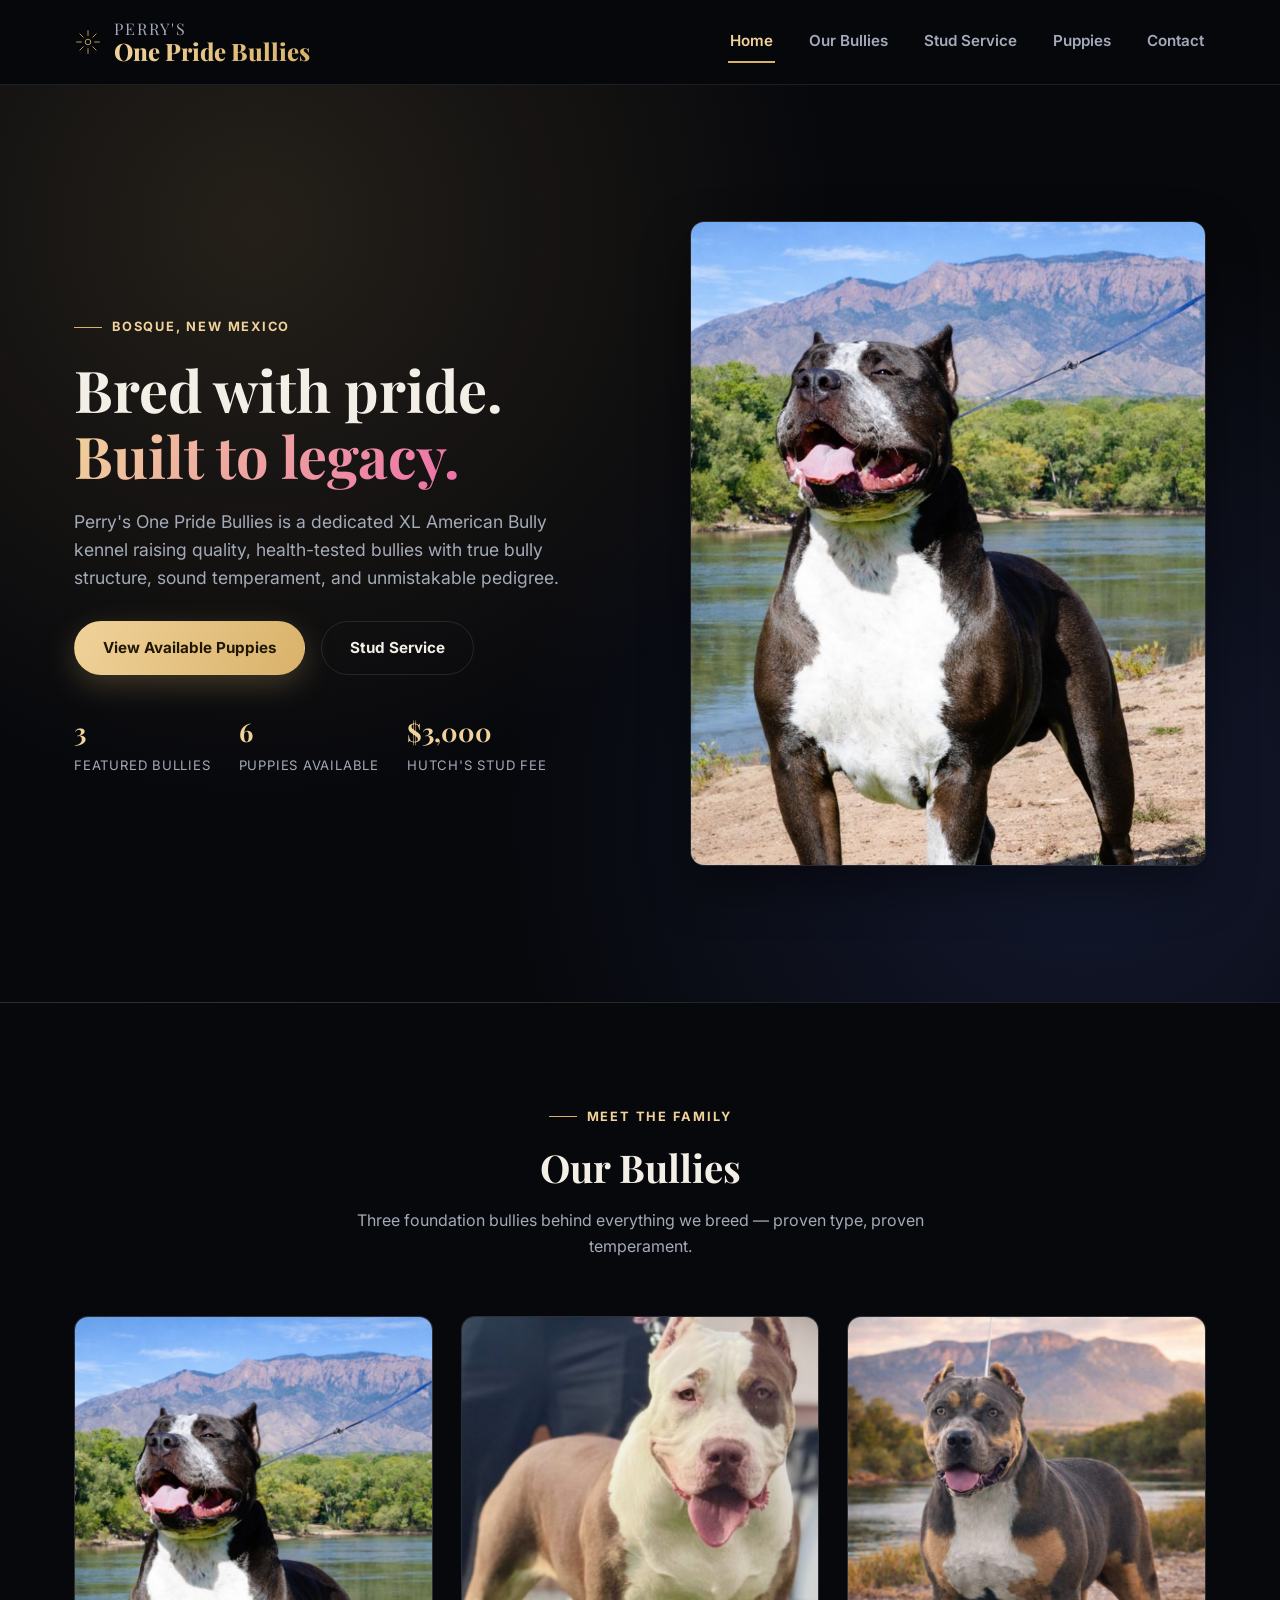
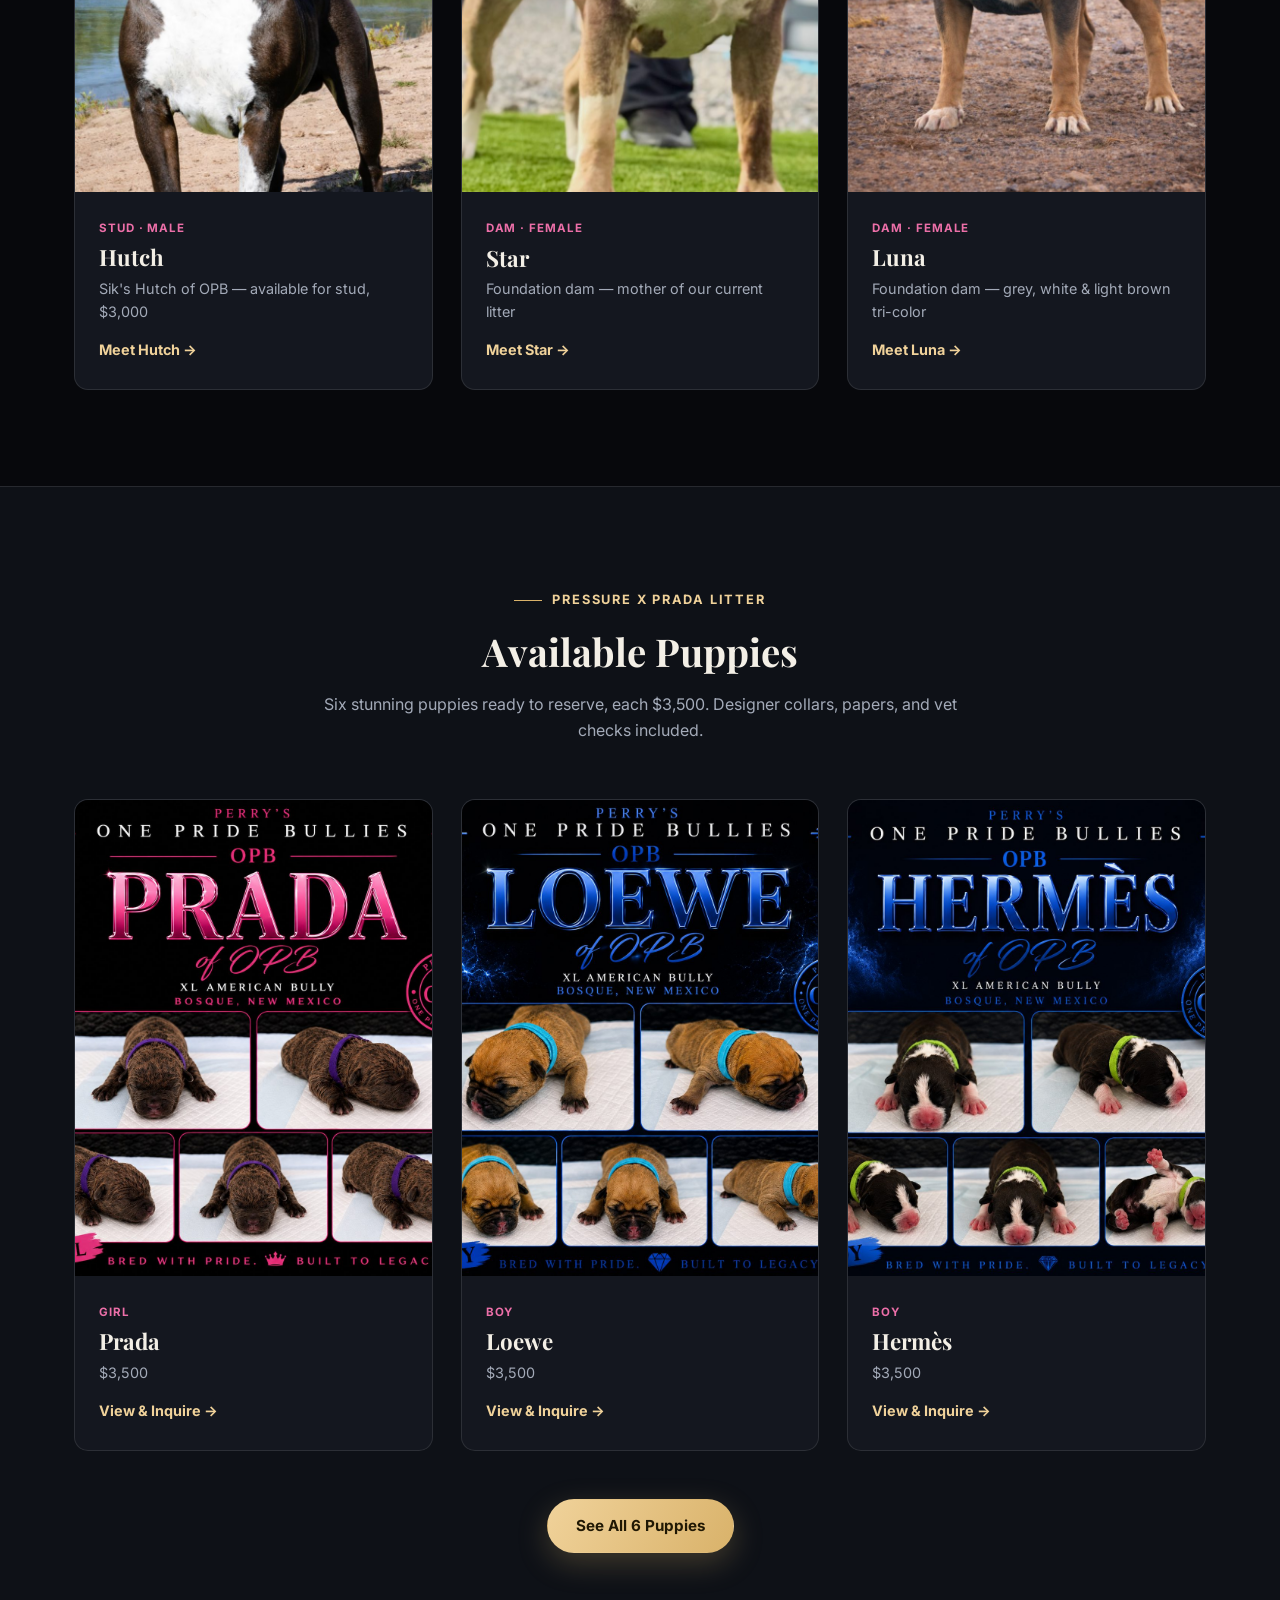
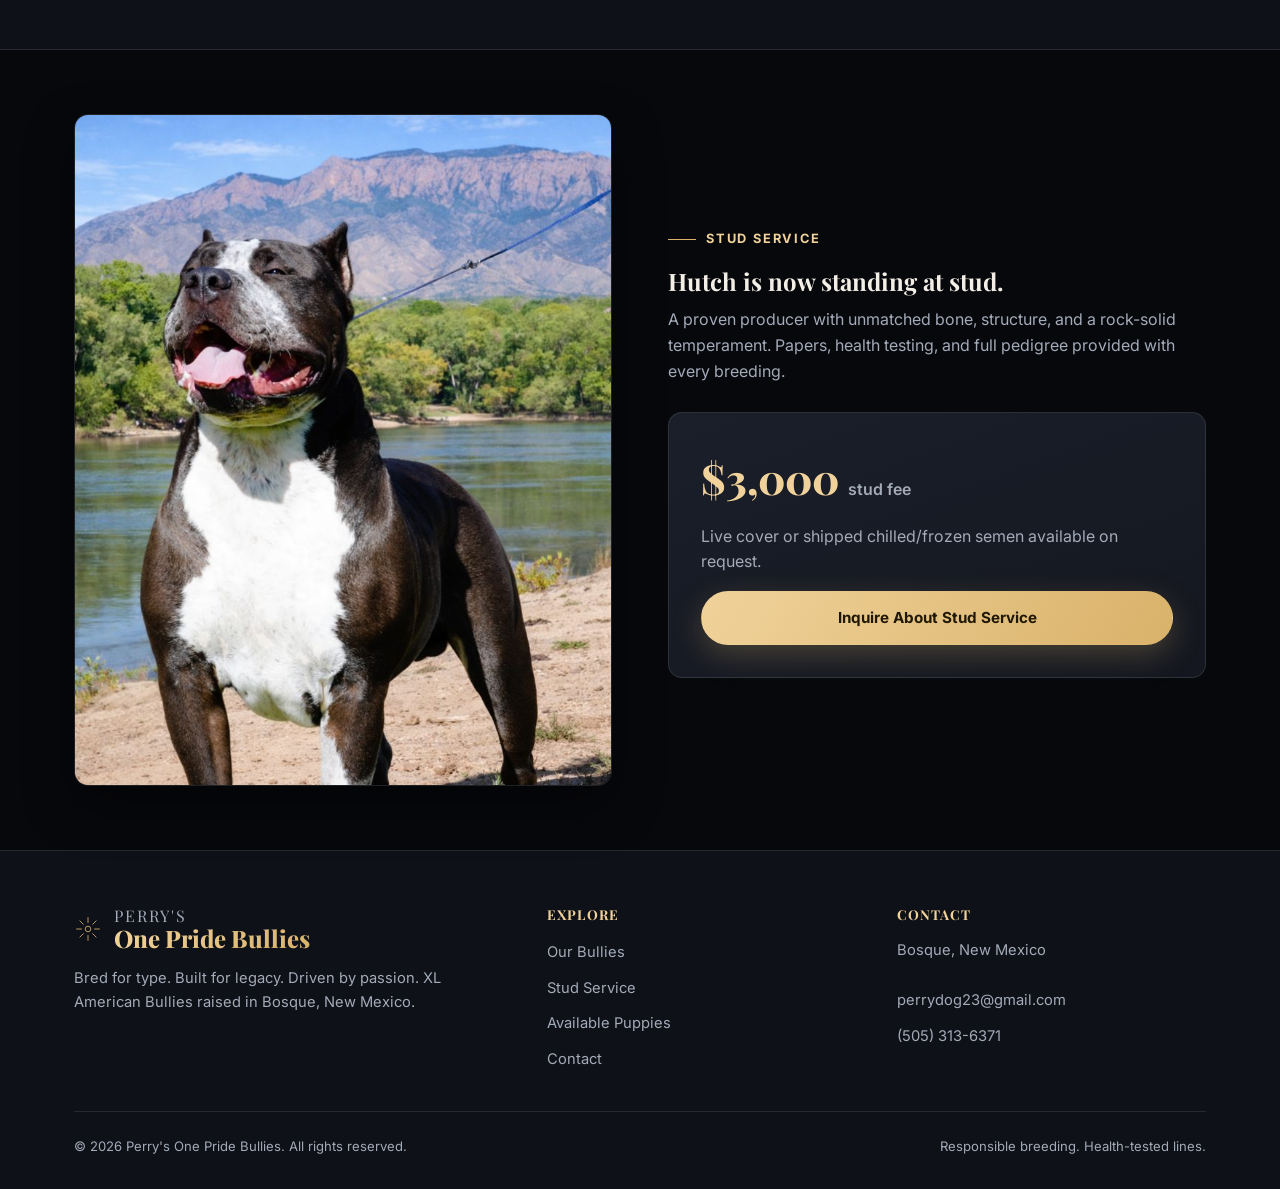
==== index.html @ 58c73c47 "Initial commit: Perry's One Pride Bullies website Static site with home, our bullies (Hutch/Star/Lun" ====
<!doctype html>
<html lang="en">
<head>
<meta charset="UTF-8">
<meta name="viewport" content="width=device-width, initial-scale=1.0">
<title>Perry's One Pride Bullies | XL American Bully Breeder, Bosque NM</title>
<meta name="description" content="Perry's One Pride Bullies (OPB) — XL American Bully breeder in Bosque, New Mexico. Meet Hutch, Star, and Luna. Stud service and available puppies.">
<link rel="preconnect" href="https://fonts.googleapis.com">
<link rel="stylesheet" href="css/styles.css">
</head>
<body>

<header class="site-header">
  <div class="container">
    <a href="index.html" class="brand">
      <svg class="zia" viewBox="0 0 100 100" aria-hidden="true">
        <circle cx="50" cy="50" r="10"/>
        <g>
          <line x1="50" y1="28" x2="50" y2="8"/>
          <line x1="50" y1="72" x2="50" y2="92"/>
          <line x1="28" y1="50" x2="8" y2="50"/>
          <line x1="72" y1="50" x2="92" y2="50"/>
          <line x1="34" y1="34" x2="20" y2="20"/>
          <line x1="66" y1="66" x2="80" y2="80"/>
          <line x1="34" y1="66" x2="20" y2="80"/>
          <line x1="66" y1="34" x2="80" y2="20"/>
        </g>
      </svg>
      <span class="brand-text">
        <span class="line1">Perry's</span>
        <span class="line2">One Pride Bullies</span>
      </span>
    </a>
    <nav class="main-nav">
      <a href="index.html" aria-current="page">Home</a>
      <a href="our-bullies.html">Our Bullies</a>
      <a href="stud-service.html">Stud Service</a>
      <a href="puppies.html">Puppies</a>
      <a href="contact.html">Contact</a>
    </nav>
    <button class="nav-toggle" aria-label="Toggle menu" aria-expanded="false">
      <svg viewBox="0 0 24 24" fill="none" stroke-width="2" stroke-linecap="round"><line x1="3" y1="6" x2="21" y2="6"/><line x1="3" y1="12" x2="21" y2="12"/><line x1="3" y1="18" x2="21" y2="18"/></svg>
    </button>
  </div>
</header>

<section class="hero">
  <div class="container">
    <div class="hero-copy">
      <span class="eyebrow">Bosque, New Mexico</span>
      <h1>Bred with pride.<br><span class="accent">Built to legacy.</span></h1>
      <p class="hero-lede">Perry's One Pride Bullies is a dedicated XL American Bully kennel raising quality, health-tested bullies with true bully structure, sound temperament, and unmistakable pedigree.</p>
      <div class="hero-cta">
        <a href="puppies.html" class="btn btn-gold">View Available Puppies</a>
        <a href="stud-service.html" class="btn btn-outline">Stud Service</a>
      </div>
      <div class="hero-stats">
        <div><strong>3</strong><span>Featured Bullies</span></div>
        <div><strong>6</strong><span>Puppies Available</span></div>
        <div><strong>$3,000</strong><span>Hutch's Stud Fee</span></div>
      </div>
    </div>
    <div class="hero-media">
      <img src="images/hutch-main.jpg" alt="Hutch, Perry's One Pride Bullies XL American Bully stud, standing by the Rio Grande with the Sandia Mountains behind him">
    </div>
  </div>
</section>

<section>
  <div class="container">
    <div class="section-head">
      <span class="eyebrow" style="justify-content:center;">Meet the Family</span>
      <h2>Our Bullies</h2>
      <p>Three foundation bullies behind everything we breed — proven type, proven temperament.</p>
    </div>
    <div class="dog-grid">
      <div class="dog-card">
        <div class="media"><img src="images/hutch-main.jpg" alt="Hutch, black and white XL American Bully male"></div>
        <div class="body">
          <span class="tag">Stud &middot; Male</span>
          <h3>Hutch</h3>
          <p class="meta">Sik's Hutch of OPB &mdash; available for stud, $3,000</p>
          <a href="our-bullies.html#hutch" class="card-link">Meet Hutch &rarr;</a>
        </div>
      </div>
      <div class="dog-card">
        <div class="media"><img src="images/star-1.jpg" alt="Star, white and brown XL American Bully female"></div>
        <div class="body">
          <span class="tag">Dam &middot; Female</span>
          <h3>Star</h3>
          <p class="meta">Foundation dam &mdash; mother of our current litter</p>
          <a href="our-bullies.html#star" class="card-link">Meet Star &rarr;</a>
        </div>
      </div>
      <div class="dog-card">
        <div class="media"><img src="images/luna-main.jpg" alt="Luna, grey, white, and tan tri-color XL American Bully female"></div>
        <div class="body">
          <span class="tag">Dam &middot; Female</span>
          <h3>Luna</h3>
          <p class="meta">Foundation dam &mdash; grey, white &amp; light brown tri-color</p>
          <a href="our-bullies.html#luna" class="card-link">Meet Luna &rarr;</a>
        </div>
      </div>
    </div>
  </div>
</section>

<section class="section-alt">
  <div class="container">
    <div class="section-head">
      <span class="eyebrow" style="justify-content:center;">Pressure x Prada Litter</span>
      <h2>Available Puppies</h2>
      <p>Six stunning puppies ready to reserve, each $3,500. Designer collars, papers, and vet checks included.</p>
    </div>
    <div class="dog-grid">
      <div class="dog-card">
        <div class="media"><img src="images/puppy-prada.jpg" alt="OPB Prada, girl XL American Bully puppy"></div>
        <div class="body">
          <span class="tag">Girl</span>
          <h3>Prada</h3>
          <p class="meta">$3,500</p>
          <a href="puppies.html#prada" class="card-link">View &amp; Inquire &rarr;</a>
        </div>
      </div>
      <div class="dog-card">
        <div class="media"><img src="images/puppy-loewe.jpg" alt="OPB Loewe, boy XL American Bully puppy"></div>
        <div class="body">
          <span class="tag">Boy</span>
          <h3>Loewe</h3>
          <p class="meta">$3,500</p>
          <a href="puppies.html#loewe" class="card-link">View &amp; Inquire &rarr;</a>
        </div>
      </div>
      <div class="dog-card">
        <div class="media"><img src="images/puppy-hermes.jpg" alt="OPB Hermes, boy XL American Bully puppy"></div>
        <div class="body">
          <span class="tag">Boy</span>
          <h3>Herm&egrave;s</h3>
          <p class="meta">$3,500</p>
          <a href="puppies.html#hermes" class="card-link">View &amp; Inquire &rarr;</a>
        </div>
      </div>
    </div>
    <div class="text-center mt-lg">
      <a href="puppies.html" class="btn btn-gold">See All 6 Puppies</a>
    </div>
  </div>
</section>

<section class="tight">
  <div class="container">
    <div class="stud-hero">
      <img src="images/hutch-main.jpg" alt="Hutch standing proudly, available for stud service">
      <div>
        <span class="eyebrow">Stud Service</span>
        <h2>Hutch is now standing at stud.</h2>
        <p>A proven producer with unmatched bone, structure, and a rock-solid temperament. Papers, health testing, and full pedigree provided with every breeding.</p>
        <div class="price-card">
          <div class="price">$3,000 <span>stud fee</span></div>
          <p style="margin-top:12px;">Live cover or shipped chilled/frozen semen available on request.</p>
          <a href="stud-service.html" class="btn btn-gold btn-block">Inquire About Stud Service</a>
        </div>
      </div>
    </div>
  </div>
</section>

<footer class="site-footer">
  <div class="container">
    <div class="footer-grid">
      <div>
        <a href="index.html" class="brand" style="margin-bottom:16px;">
          <svg class="zia" viewBox="0 0 100 100" aria-hidden="true">
            <circle cx="50" cy="50" r="10"/>
            <g>
              <line x1="50" y1="28" x2="50" y2="8"/><line x1="50" y1="72" x2="50" y2="92"/>
              <line x1="28" y1="50" x2="8" y2="50"/><line x1="72" y1="50" x2="92" y2="50"/>
              <line x1="34" y1="34" x2="20" y2="20"/><line x1="66" y1="66" x2="80" y2="80"/>
              <line x1="34" y1="66" x2="20" y2="80"/><line x1="66" y1="34" x2="80" y2="20"/>
            </g>
          </svg>
          <span class="brand-text"><span class="line1">Perry's</span><span class="line2">One Pride Bullies</span></span>
        </a>
        <p>Bred for type. Built for legacy. Driven by passion. XL American Bullies raised in Bosque, New Mexico.</p>
      </div>
      <div>
        <h4>Explore</h4>
        <ul>
          <li><a href="our-bullies.html">Our Bullies</a></li>
          <li><a href="stud-service.html">Stud Service</a></li>
          <li><a href="puppies.html">Available Puppies</a></li>
          <li><a href="contact.html">Contact</a></li>
        </ul>
      </div>
      <div>
        <h4>Contact</h4>
        <ul>
          <li><p>Bosque, New Mexico</p></li>
          <li><a href="mailto:perrydog23@gmail.com">perrydog23@gmail.com</a></li>
          <li><a href="tel:+15053136371">(505) 313-6371</a></li>
        </ul>
      </div>
    </div>
    <div class="footer-bottom">
      <span>&copy; 2026 Perry's One Pride Bullies. All rights reserved.</span>
      <span>Responsible breeding. Health-tested lines.</span>
    </div>
  </div>
</footer>

<script src="js/main.js"></script>
</body>
</html>
---- css/styles.css ----
@import url('https://fonts.googleapis.com/css2?family=Playfair+Display:ital,wght@0,500;0,600;0,700;0,800;1,600&family=Inter:wght@400;500;600;700&display=swap');

:root {
  --bg: #07080c;
  --bg-alt: #0e1117;
  --surface: #14171f;
  --surface-2: #1b1f2a;
  --text: #f3efe6;
  --muted: #a3aab8;
  --gold: #d9b26a;
  --gold-bright: #f0d29a;
  --blue: #5b7cfa;
  --pink: #ec6fa8;
  --border: rgba(255, 255, 255, 0.1);
  --radius: 14px;
  --shadow: 0 20px 50px rgba(0, 0, 0, 0.45);
}

* { box-sizing: border-box; }

html { scroll-behavior: smooth; }

body {
  margin: 0;
  background: var(--bg);
  color: var(--text);
  font-family: 'Inter', system-ui, sans-serif;
  font-size: 16px;
  line-height: 1.6;
  -webkit-font-smoothing: antialiased;
}

img { max-width: 100%; display: block; }

a { color: inherit; text-decoration: none; }

h1, h2, h3, h4 {
  font-family: 'Playfair Display', Georgia, serif;
  font-weight: 700;
  line-height: 1.15;
  margin: 0 0 0.5em;
}

p { margin: 0 0 1em; color: var(--muted); }

.container {
  width: 100%;
  max-width: 1180px;
  margin: 0 auto;
  padding: 0 24px;
}

/* ---------- Zia sun mark ---------- */
.zia {
  width: 28px;
  height: 28px;
  flex-shrink: 0;
}
.zia circle, .zia line { stroke: var(--gold); stroke-width: 3; }
.zia circle { fill: none; }

/* ---------- Header ---------- */
.site-header {
  position: sticky;
  top: 0;
  z-index: 100;
  background: rgba(7, 8, 12, 0.85);
  backdrop-filter: blur(12px);
  border-bottom: 1px solid var(--border);
}
.site-header .container {
  display: flex;
  align-items: center;
  justify-content: space-between;
  height: 84px;
}
.brand {
  display: flex;
  align-items: center;
  gap: 12px;
}
.brand-text {
  display: flex;
  flex-direction: column;
  line-height: 1.1;
}
.brand-text .line1 {
  font-family: 'Playfair Display', serif;
  font-size: 1rem;
  letter-spacing: 0.12em;
  color: var(--muted);
  text-transform: uppercase;
}
.brand-text .line2 {
  font-family: 'Playfair Display', serif;
  font-size: 1.5rem;
  font-weight: 800;
  background: linear-gradient(120deg, var(--gold-bright), var(--gold));
  -webkit-background-clip: text;
  background-clip: text;
  color: transparent;
}

nav.main-nav { display: flex; gap: 32px; }
nav.main-nav a {
  font-size: 0.95rem;
  font-weight: 600;
  color: var(--muted);
  padding: 8px 2px;
  border-bottom: 2px solid transparent;
  transition: color 200ms ease, border-color 200ms ease;
}
nav.main-nav a:hover,
nav.main-nav a[aria-current="page"] {
  color: var(--gold-bright);
  border-color: var(--gold);
}

.nav-toggle {
  display: none;
  background: none;
  border: 1px solid var(--border);
  border-radius: 8px;
  padding: 10px;
  cursor: pointer;
}
.nav-toggle svg { width: 22px; height: 22px; stroke: var(--text); }

/* ---------- Buttons ---------- */
.btn {
  display: inline-flex;
  align-items: center;
  justify-content: center;
  gap: 8px;
  padding: 14px 28px;
  border-radius: 999px;
  font-weight: 700;
  font-size: 0.95rem;
  cursor: pointer;
  border: 1px solid transparent;
  transition: transform 180ms ease, box-shadow 180ms ease, background 180ms ease, color 180ms ease;
  min-height: 44px;
}
.btn:hover { transform: translateY(-2px); }
.btn-gold {
  background: linear-gradient(120deg, var(--gold-bright), var(--gold));
  color: #201804;
  box-shadow: 0 10px 30px rgba(217, 178, 106, 0.25);
}
.btn-outline {
  background: transparent;
  border-color: var(--border);
  color: var(--text);
}
.btn-outline:hover { border-color: var(--gold); color: var(--gold-bright); }
.btn-block { width: 100%; }

/* ---------- Hero ---------- */
.hero {
  position: relative;
  min-height: 86vh;
  display: flex;
  align-items: center;
  overflow: hidden;
  background: radial-gradient(circle at 20% 15%, rgba(217, 178, 106, 0.14), transparent 45%),
              radial-gradient(circle at 85% 80%, rgba(91, 124, 250, 0.14), transparent 45%),
              var(--bg);
  border-bottom: 1px solid var(--border);
}
.hero .container {
  display: grid;
  grid-template-columns: 1.1fr 1fr;
  gap: 48px;
  align-items: center;
  padding-top: 40px;
  padding-bottom: 40px;
}
.eyebrow {
  display: inline-flex;
  align-items: center;
  gap: 10px;
  text-transform: uppercase;
  letter-spacing: 0.14em;
  font-size: 0.8rem;
  font-weight: 700;
  color: var(--gold-bright);
  margin-bottom: 18px;
}
.eyebrow::before {
  content: '';
  width: 28px;
  height: 1px;
  background: var(--gold);
}
.hero h1 { font-size: clamp(2.4rem, 4.5vw, 3.6rem); margin-bottom: 20px; }
.hero h1 .accent {
  background: linear-gradient(120deg, var(--gold-bright), var(--pink));
  -webkit-background-clip: text;
  background-clip: text;
  color: transparent;
}
.hero-lede { font-size: 1.1rem; max-width: 46ch; }
.hero-cta { display: flex; gap: 16px; margin-top: 28px; flex-wrap: wrap; }
.hero-media {
  position: relative;
  border-radius: var(--radius);
  overflow: hidden;
  box-shadow: var(--shadow);
  border: 1px solid var(--border);
  aspect-ratio: 4/5;
}
.hero-media img { width: 100%; height: 100%; object-fit: cover; }
.hero-stats {
  display: flex;
  gap: 28px;
  margin-top: 36px;
  flex-wrap: wrap;
}
.hero-stats div strong {
  display: block;
  font-family: 'Playfair Display', serif;
  font-size: 1.6rem;
  color: var(--gold-bright);
}
.hero-stats div span { font-size: 0.82rem; color: var(--muted); text-transform: uppercase; letter-spacing: 0.06em; }

/* ---------- Section scaffolding ---------- */
section { padding: 96px 0; }
section.tight { padding: 64px 0; }
.section-head { max-width: 640px; margin: 0 auto 56px; text-align: center; }
.section-head h2 { font-size: clamp(1.8rem, 3vw, 2.6rem); }
.section-alt { background: var(--bg-alt); border-top: 1px solid var(--border); border-bottom: 1px solid var(--border); }

/* ---------- Dog cards (home preview) ---------- */
.dog-grid {
  display: grid;
  grid-template-columns: repeat(3, 1fr);
  gap: 28px;
}
.dog-card {
  background: var(--surface);
  border: 1px solid var(--border);
  border-radius: var(--radius);
  overflow: hidden;
  transition: transform 220ms ease, border-color 220ms ease;
}
.dog-card:hover { transform: translateY(-6px); border-color: var(--gold); }
.dog-card .media { aspect-ratio: 3/4; overflow: hidden; }
.dog-card .media img { width: 100%; height: 100%; object-fit: cover; transition: transform 400ms ease; }
.dog-card:hover .media img { transform: scale(1.05); }
.dog-card .body { padding: 22px 24px 26px; }
.dog-card .tag {
  display: inline-block;
  font-size: 0.72rem;
  font-weight: 700;
  text-transform: uppercase;
  letter-spacing: 0.08em;
  color: var(--pink);
  margin-bottom: 8px;
}
.dog-card h3 { font-size: 1.4rem; margin-bottom: 6px; }
.dog-card .meta { font-size: 0.9rem; color: var(--muted); margin-bottom: 14px; }
.dog-card a.card-link { font-weight: 700; color: var(--gold-bright); font-size: 0.9rem; display: inline-flex; align-items: center; gap: 6px; }

/* ---------- Profile sections (Our Bullies page) ---------- */
.profile {
  display: grid;
  grid-template-columns: 0.9fr 1.1fr;
  gap: 56px;
  align-items: center;
  padding: 88px 0;
  border-bottom: 1px solid var(--border);
}
.profile:last-child { border-bottom: none; }
.profile.reverse { grid-template-columns: 1.1fr 0.9fr; }
.profile.reverse .profile-media { order: 2; }
.profile-media img {
  border-radius: var(--radius);
  border: 1px solid var(--border);
  box-shadow: var(--shadow);
  width: 100%;
  object-fit: cover;
  aspect-ratio: 4/5;
}
.profile-gallery { display: grid; grid-template-columns: 1fr 1fr; gap: 14px; }
.profile-gallery img { border-radius: 10px; aspect-ratio: 1/1; }
.profile-badges { display: flex; gap: 10px; flex-wrap: wrap; margin: 16px 0 20px; }
.badge {
  font-size: 0.78rem;
  font-weight: 700;
  padding: 7px 14px;
  border-radius: 999px;
  border: 1px solid var(--border);
  color: var(--muted);
  text-transform: uppercase;
  letter-spacing: 0.05em;
}
.badge.gold { color: var(--gold-bright); border-color: rgba(217,178,106,0.4); }
.badge.pink { color: var(--pink); border-color: rgba(236,111,168,0.4); }
.badge.blue { color: var(--blue); border-color: rgba(91,124,250,0.4); }

.family-tree {
  margin-top: 36px;
  padding: 20px;
  background: var(--surface);
  border: 1px solid var(--border);
  border-radius: var(--radius);
}
.family-tree h4 {
  font-size: 0.95rem;
  text-transform: uppercase;
  letter-spacing: 0.08em;
  color: var(--gold-bright);
  margin-bottom: 14px;
}
.family-tree img { border-radius: 10px; }

/* ---------- Stud page ---------- */
.stud-hero {
  display: grid;
  grid-template-columns: 1fr 1fr;
  gap: 56px;
  align-items: center;
}
.stud-hero img {
  border-radius: var(--radius);
  border: 1px solid var(--border);
  box-shadow: var(--shadow);
  aspect-ratio: 4/5;
  object-fit: cover;
  width: 100%;
}
.price-card {
  background: linear-gradient(160deg, var(--surface-2), var(--surface));
  border: 1px solid var(--border);
  border-radius: var(--radius);
  padding: 32px;
  margin-top: 28px;
}
.price-card .price {
  font-family: 'Playfair Display', serif;
  font-size: 2.6rem;
  font-weight: 800;
  color: var(--gold-bright);
}
.price-card .price span { font-size: 1rem; color: var(--muted); font-family: 'Inter', sans-serif; font-weight: 600; }
.stud-terms { list-style: none; margin: 20px 0; padding: 0; display: grid; gap: 12px; }
.stud-terms li { display: flex; gap: 10px; color: var(--text); font-size: 0.95rem; }
.stud-terms li svg { width: 20px; height: 20px; flex-shrink: 0; stroke: var(--gold); margin-top: 2px; }

.stat-strip {
  display: grid;
  grid-template-columns: repeat(4, 1fr);
  gap: 24px;
  margin-top: 64px;
}
.stat-box {
  text-align: center;
  padding: 24px;
  background: var(--surface);
  border: 1px solid var(--border);
  border-radius: var(--radius);
}
.stat-box strong { display: block; font-family: 'Playfair Display', serif; font-size: 1.8rem; color: var(--gold-bright); }
.stat-box span { font-size: 0.82rem; color: var(--muted); text-transform: uppercase; letter-spacing: 0.05em; }

/* ---------- Puppies grid ---------- */
.puppy-grid {
  display: grid;
  grid-template-columns: repeat(3, 1fr);
  gap: 28px;
}
.puppy-card {
  background: var(--surface);
  border: 1px solid var(--border);
  border-radius: var(--radius);
  overflow: hidden;
  display: flex;
  flex-direction: column;
}
.puppy-card .media { aspect-ratio: 1/1; overflow: hidden; }
.puppy-card .media img { width: 100%; height: 100%; object-fit: cover; }
.puppy-card .body { padding: 20px 22px 24px; display: flex; flex-direction: column; flex: 1; }
.puppy-card h3 { font-size: 1.25rem; margin-bottom: 4px; }
.puppy-card .sex-tag {
  align-self: flex-start;
  font-size: 0.7rem;
  font-weight: 700;
  text-transform: uppercase;
  letter-spacing: 0.06em;
  padding: 4px 10px;
  border-radius: 999px;
  margin-bottom: 10px;
}
.sex-tag.boy { background: rgba(91,124,250,0.15); color: var(--blue); }
.sex-tag.girl { background: rgba(236,111,168,0.15); color: var(--pink); }
.puppy-card .price-row {
  display: flex;
  align-items: center;
  justify-content: space-between;
  margin-top: auto;
  padding-top: 14px;
  border-top: 1px solid var(--border);
}
.puppy-card .price-row .amount { font-family: 'Playfair Display', serif; font-weight: 800; font-size: 1.3rem; color: var(--gold-bright); }
.puppy-card .price-row a { font-weight: 700; font-size: 0.85rem; color: var(--text); }

/* ---------- Forms ---------- */
.form-card {
  background: var(--surface);
  border: 1px solid var(--border);
  border-radius: var(--radius);
  padding: 40px;
}
.form-grid { display: grid; grid-template-columns: 1fr 1fr; gap: 20px; }
.form-grid .full { grid-column: 1 / -1; }
label { display: block; font-size: 0.85rem; font-weight: 600; margin-bottom: 8px; color: var(--text); }
input, select, textarea {
  width: 100%;
  padding: 14px 16px;
  border-radius: 10px;
  border: 1px solid var(--border);
  background: var(--bg-alt);
  color: var(--text);
  font-family: 'Inter', sans-serif;
  font-size: 0.95rem;
  min-height: 44px;
}
textarea { min-height: 120px; resize: vertical; }
input:focus, select:focus, textarea:focus {
  outline: none;
  border-color: var(--gold);
  box-shadow: 0 0 0 3px rgba(217, 178, 106, 0.18);
}
.field { margin-bottom: 4px; }

/* ---------- Footer ---------- */
footer.site-footer {
  border-top: 1px solid var(--border);
  padding: 56px 0 32px;
  background: var(--bg-alt);
}
.footer-grid {
  display: grid;
  grid-template-columns: 1.4fr 1fr 1fr;
  gap: 40px;
  margin-bottom: 40px;
}
.footer-grid h4 {
  font-size: 0.85rem;
  text-transform: uppercase;
  letter-spacing: 0.08em;
  color: var(--gold-bright);
  margin-bottom: 16px;
}
.footer-grid ul { list-style: none; margin: 0; padding: 0; display: grid; gap: 10px; }
.footer-grid a, .footer-grid p { color: var(--muted); font-size: 0.92rem; }
.footer-grid a:hover { color: var(--gold-bright); }
.footer-bottom {
  border-top: 1px solid var(--border);
  padding-top: 24px;
  display: flex;
  justify-content: space-between;
  color: var(--muted);
  font-size: 0.82rem;
  flex-wrap: wrap;
  gap: 10px;
}

/* ---------- Page hero (interior pages) ---------- */
.page-hero {
  padding: 64px 0 48px;
  text-align: center;
  border-bottom: 1px solid var(--border);
  background: radial-gradient(circle at 50% 0%, rgba(217,178,106,0.12), transparent 55%);
}
.page-hero h1 { font-size: clamp(2rem, 4vw, 2.8rem); }
.page-hero p { max-width: 60ch; margin: 0 auto; }

/* ---------- Utility ---------- */
.text-center { text-align: center; }
.mt-lg { margin-top: 48px; }

/* ---------- Responsive ---------- */
@media (max-width: 1024px) {
  .dog-grid { grid-template-columns: repeat(2, 1fr); }
  .puppy-grid { grid-template-columns: repeat(2, 1fr); }
  .stat-strip { grid-template-columns: repeat(2, 1fr); }
  .footer-grid { grid-template-columns: 1fr 1fr; }
}

@media (max-width: 860px) {
  nav.main-nav {
    position: fixed;
    top: 84px;
    left: 0;
    right: 0;
    background: var(--bg);
    border-bottom: 1px solid var(--border);
    flex-direction: column;
    gap: 0;
    padding: 8px 24px 20px;
    transform: translateY(-130%);
    transition: transform 260ms ease;
  }
  nav.main-nav.open { transform: translateY(0); }
  nav.main-nav a { padding: 14px 0; border-bottom: 1px solid var(--border); }
  .nav-toggle { display: inline-flex; }

  .hero .container { grid-template-columns: 1fr; }
  .hero-media { order: -1; }
  .profile, .profile.reverse { grid-template-columns: 1fr; }
  .profile.reverse .profile-media { order: 0; }
  .stud-hero { grid-template-columns: 1fr; }
}

@media (max-width: 640px) {
  section { padding: 64px 0; }
  .dog-grid, .puppy-grid { grid-template-columns: 1fr; }
  .form-grid { grid-template-columns: 1fr; }
  .stat-strip { grid-template-columns: 1fr 1fr; }
  .footer-grid { grid-template-columns: 1fr; }
  .hero-stats { gap: 20px; }
}
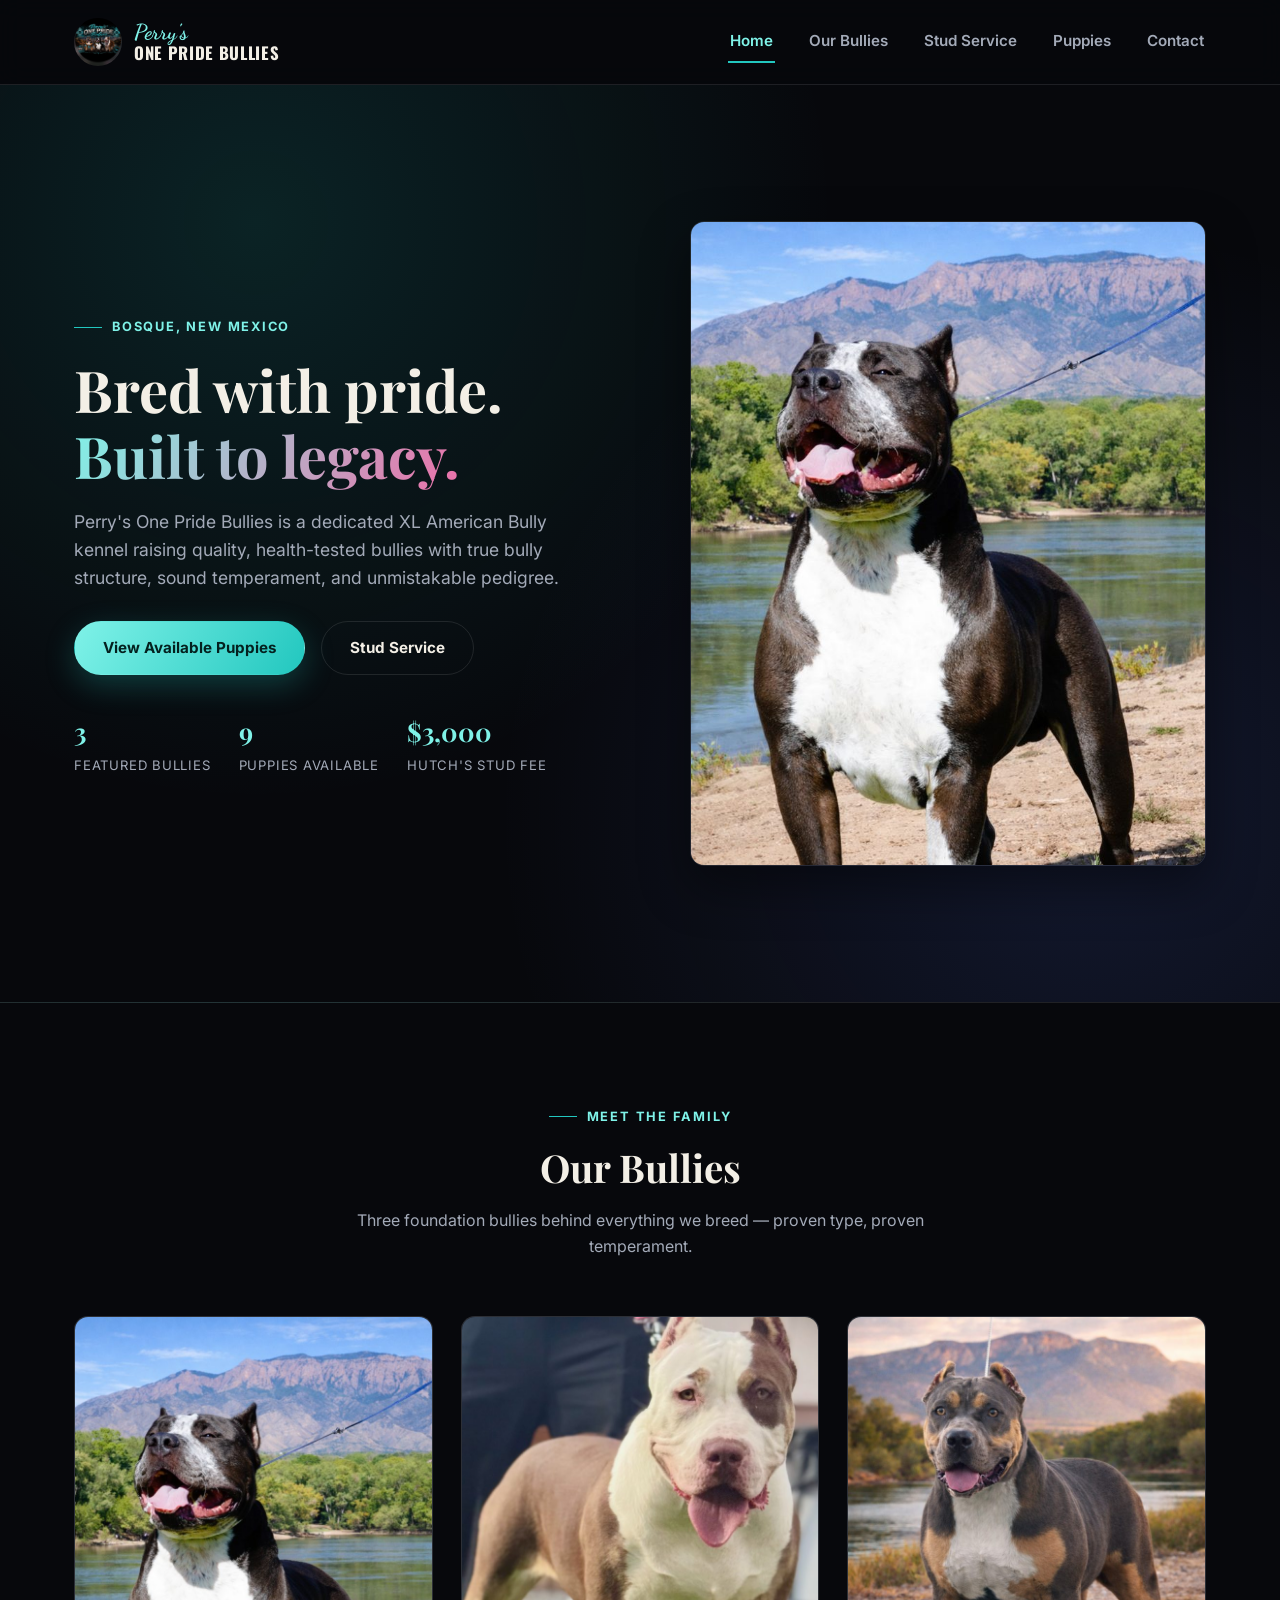
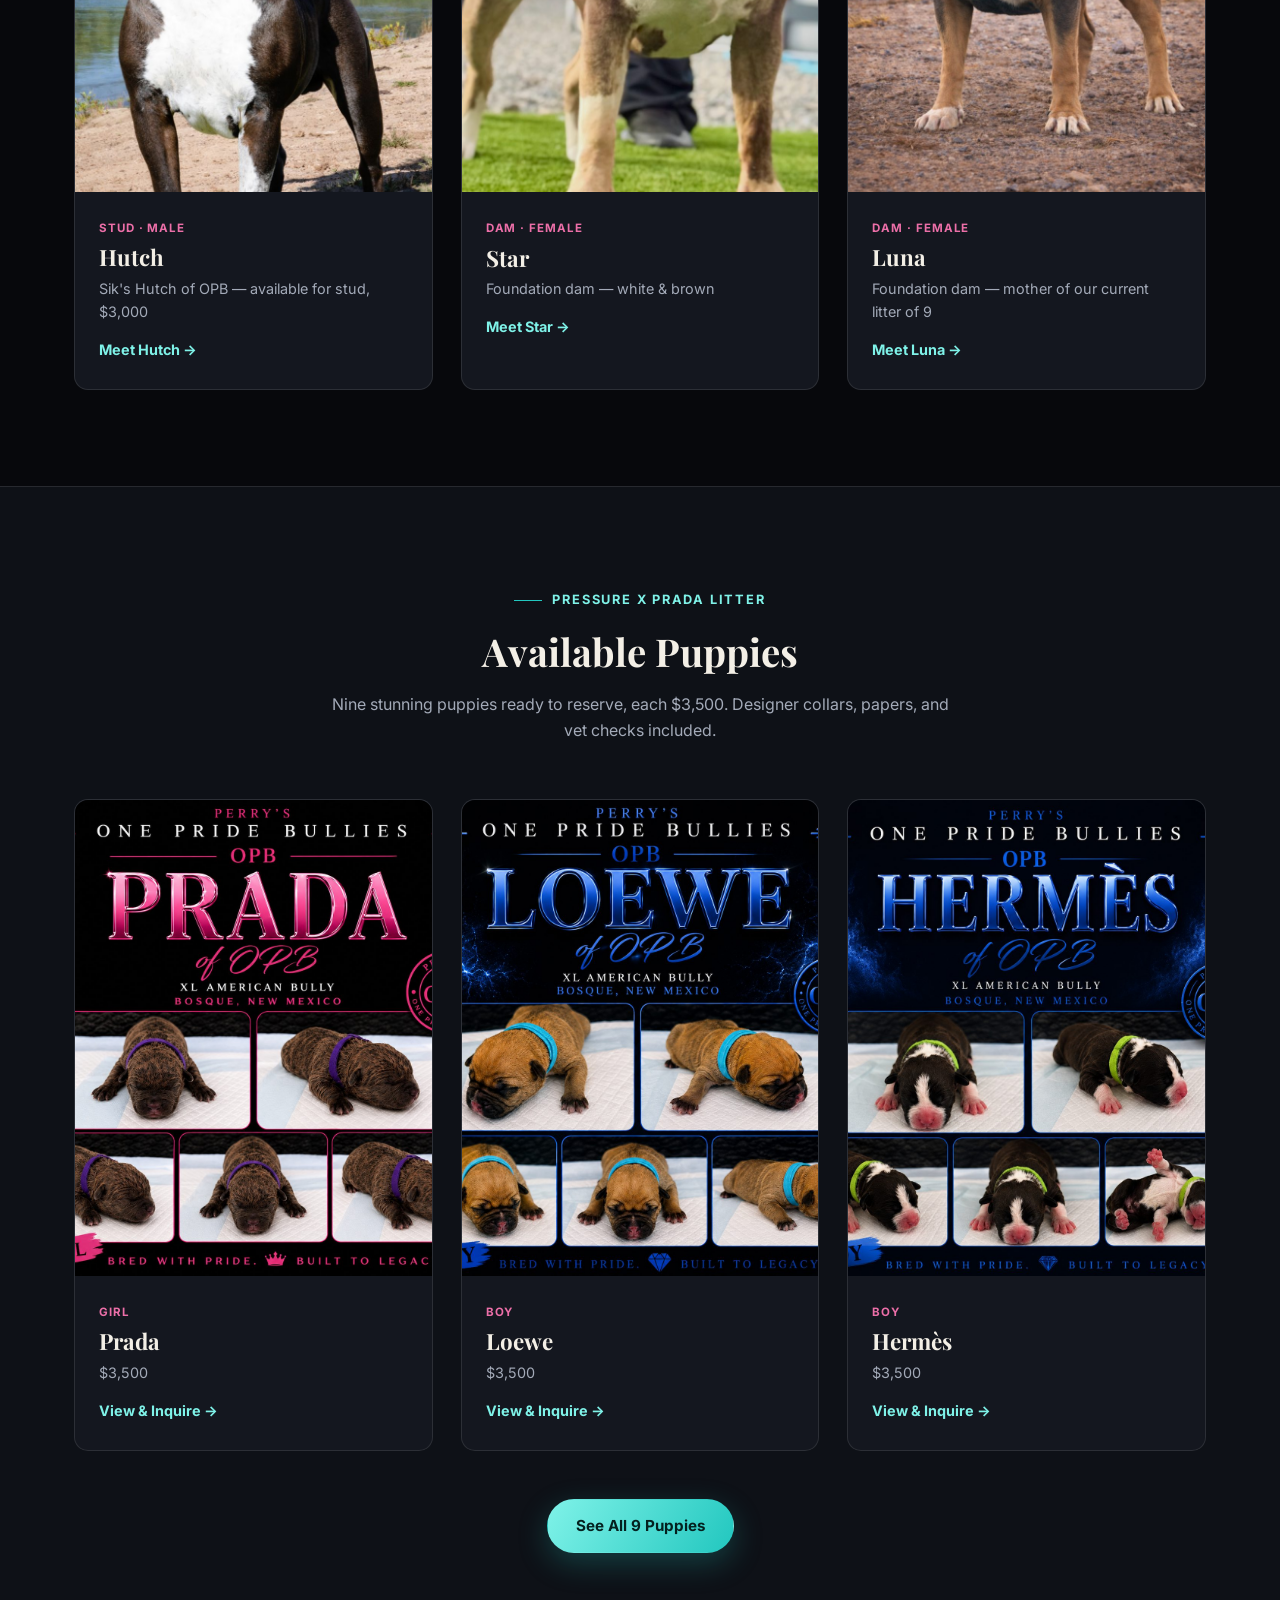
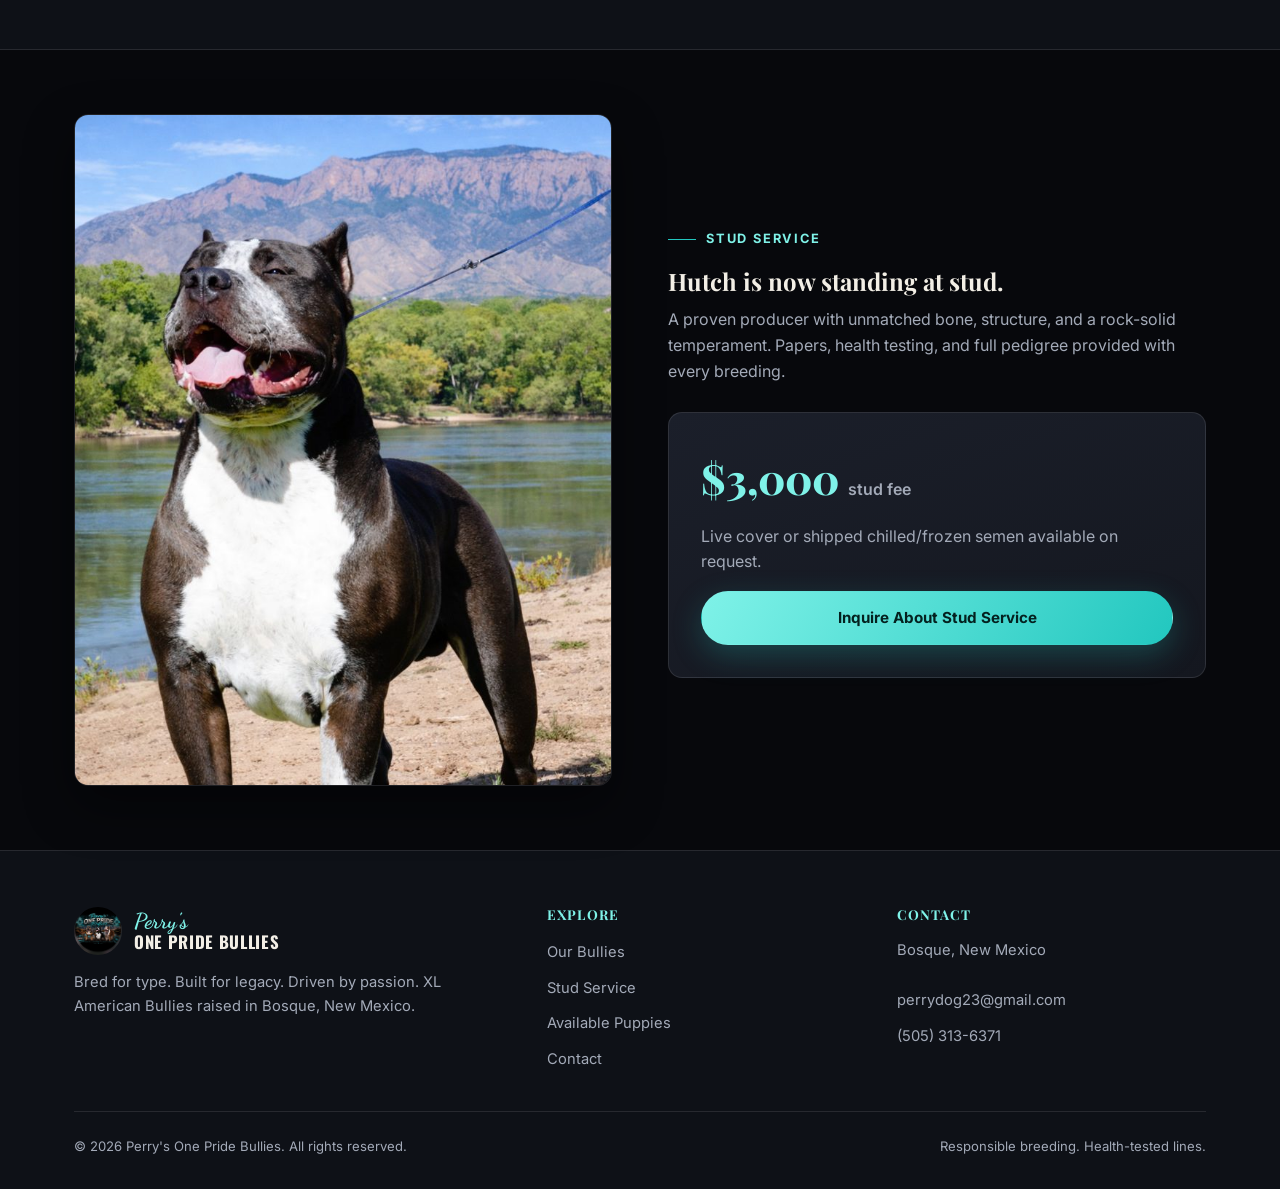
==== commit ff238e42: "Retheme to teal brand, add Gucci/Dior/Chanel, move litter to Luna - Switch accent color and header/f" ====
--- a/index.html
+++ b/index.html
@@ -13,19 +13,7 @@
 <header class="site-header">
   <div class="container">
     <a href="index.html" class="brand">
-      <svg class="zia" viewBox="0 0 100 100" aria-hidden="true">
-        <circle cx="50" cy="50" r="10"/>
-        <g>
-          <line x1="50" y1="28" x2="50" y2="8"/>
-          <line x1="50" y1="72" x2="50" y2="92"/>
-          <line x1="28" y1="50" x2="8" y2="50"/>
-          <line x1="72" y1="50" x2="92" y2="50"/>
-          <line x1="34" y1="34" x2="20" y2="20"/>
-          <line x1="66" y1="66" x2="80" y2="80"/>
-          <line x1="34" y1="66" x2="20" y2="80"/>
-          <line x1="66" y1="34" x2="80" y2="20"/>
-        </g>
-      </svg>
+      <img class="zia" src="images/logo.png" alt="Perry's One Pride Bullies logo">
       <span class="brand-text">
         <span class="line1">Perry's</span>
         <span class="line2">One Pride Bullies</span>
@@ -56,7 +44,7 @@
       </div>
       <div class="hero-stats">
         <div><strong>3</strong><span>Featured Bullies</span></div>
-        <div><strong>6</strong><span>Puppies Available</span></div>
+        <div><strong>9</strong><span>Puppies Available</span></div>
         <div><strong>$3,000</strong><span>Hutch's Stud Fee</span></div>
       </div>
     </div>
@@ -88,7 +76,7 @@
         <div class="body">
           <span class="tag">Dam &middot; Female</span>
           <h3>Star</h3>
-          <p class="meta">Foundation dam &mdash; mother of our current litter</p>
+          <p class="meta">Foundation dam &mdash; white &amp; brown</p>
           <a href="our-bullies.html#star" class="card-link">Meet Star &rarr;</a>
         </div>
       </div>
@@ -97,7 +85,7 @@
         <div class="body">
           <span class="tag">Dam &middot; Female</span>
           <h3>Luna</h3>
-          <p class="meta">Foundation dam &mdash; grey, white &amp; light brown tri-color</p>
+          <p class="meta">Foundation dam &mdash; mother of our current litter of 9</p>
           <a href="our-bullies.html#luna" class="card-link">Meet Luna &rarr;</a>
         </div>
       </div>
@@ -110,7 +98,7 @@
     <div class="section-head">
       <span class="eyebrow" style="justify-content:center;">Pressure x Prada Litter</span>
       <h2>Available Puppies</h2>
-      <p>Six stunning puppies ready to reserve, each $3,500. Designer collars, papers, and vet checks included.</p>
+      <p>Nine stunning puppies ready to reserve, each $3,500. Designer collars, papers, and vet checks included.</p>
     </div>
     <div class="dog-grid">
       <div class="dog-card">
@@ -142,7 +130,7 @@
       </div>
     </div>
     <div class="text-center mt-lg">
-      <a href="puppies.html" class="btn btn-gold">See All 6 Puppies</a>
+      <a href="puppies.html" class="btn btn-gold">See All 9 Puppies</a>
     </div>
   </div>
 </section>
@@ -170,15 +158,7 @@
     <div class="footer-grid">
       <div>
         <a href="index.html" class="brand" style="margin-bottom:16px;">
-          <svg class="zia" viewBox="0 0 100 100" aria-hidden="true">
-            <circle cx="50" cy="50" r="10"/>
-            <g>
-              <line x1="50" y1="28" x2="50" y2="8"/><line x1="50" y1="72" x2="50" y2="92"/>
-              <line x1="28" y1="50" x2="8" y2="50"/><line x1="72" y1="50" x2="92" y2="50"/>
-              <line x1="34" y1="34" x2="20" y2="20"/><line x1="66" y1="66" x2="80" y2="80"/>
-              <line x1="34" y1="66" x2="20" y2="80"/><line x1="66" y1="34" x2="80" y2="20"/>
-            </g>
-          </svg>
+          <img class="zia" src="images/logo.png" alt="Perry's One Pride Bullies logo">
           <span class="brand-text"><span class="line1">Perry's</span><span class="line2">One Pride Bullies</span></span>
         </a>
         <p>Bred for type. Built for legacy. Driven by passion. XL American Bullies raised in Bosque, New Mexico.</p>
--- a/css/styles.css
+++ b/css/styles.css
@@ -1,4 +1,4 @@
-@import url('https://fonts.googleapis.com/css2?family=Playfair+Display:ital,wght@0,500;0,600;0,700;0,800;1,600&family=Inter:wght@400;500;600;700&display=swap');
+@import url('https://fonts.googleapis.com/css2?family=Playfair+Display:ital,wght@0,500;0,600;0,700;0,800;1,600&family=Dancing+Script:wght@600;700&family=Oswald:wght@500;600;700&family=Inter:wght@400;500;600;700&display=swap');
 
 :root {
   --bg: #07080c;
@@ -7,8 +7,10 @@
   --surface-2: #1b1f2a;
   --text: #f3efe6;
   --muted: #a3aab8;
-  --gold: #d9b26a;
-  --gold-bright: #f0d29a;
+  --gold: #22c7bf;
+  --gold-bright: #7ff2e8;
+  --teal: #22c7bf;
+  --teal-bright: #7ff2e8;
   --blue: #5b7cfa;
   --pink: #ec6fa8;
   --border: rgba(255, 255, 255, 0.1);
@@ -50,11 +52,13 @@
   padding: 0 24px;
 }
 
-/* ---------- Zia sun mark ---------- */
+/* ---------- Logo mark ---------- */
 .zia {
-  width: 28px;
-  height: 28px;
+  width: 48px;
+  height: 48px;
   flex-shrink: 0;
+  border-radius: 50%;
+  object-fit: cover;
 }
 .zia circle, .zia line { stroke: var(--gold); stroke-width: 3; }
 .zia circle { fill: none; }
@@ -85,20 +89,19 @@
   line-height: 1.1;
 }
 .brand-text .line1 {
-  font-family: 'Playfair Display', serif;
-  font-size: 1rem;
-  letter-spacing: 0.12em;
-  color: var(--muted);
-  text-transform: uppercase;
+  font-family: 'Dancing Script', cursive;
+  font-size: 1.35rem;
+  font-weight: 700;
+  color: var(--teal-bright);
+  line-height: 1;
 }
 .brand-text .line2 {
-  font-family: 'Playfair Display', serif;
-  font-size: 1.5rem;
-  font-weight: 800;
-  background: linear-gradient(120deg, var(--gold-bright), var(--gold));
-  -webkit-background-clip: text;
-  background-clip: text;
-  color: transparent;
+  font-family: 'Oswald', sans-serif;
+  font-size: 1.05rem;
+  font-weight: 700;
+  letter-spacing: 0.04em;
+  text-transform: uppercase;
+  color: var(--text);
 }
 
 nav.main-nav { display: flex; gap: 32px; }
@@ -144,8 +147,8 @@
 .btn:hover { transform: translateY(-2px); }
 .btn-gold {
   background: linear-gradient(120deg, var(--gold-bright), var(--gold));
-  color: #201804;
-  box-shadow: 0 10px 30px rgba(217, 178, 106, 0.25);
+  color: #04211f;
+  box-shadow: 0 10px 30px rgba(34, 199, 191, 0.25);
 }
 .btn-outline {
   background: transparent;
@@ -162,7 +165,7 @@
   display: flex;
   align-items: center;
   overflow: hidden;
-  background: radial-gradient(circle at 20% 15%, rgba(217, 178, 106, 0.14), transparent 45%),
+  background: radial-gradient(circle at 20% 15%, rgba(34, 199, 191, 0.14), transparent 45%),
               radial-gradient(circle at 85% 80%, rgba(91, 124, 250, 0.14), transparent 45%),
               var(--bg);
   border-bottom: 1px solid var(--border);
@@ -430,7 +433,7 @@
 input:focus, select:focus, textarea:focus {
   outline: none;
   border-color: var(--gold);
-  box-shadow: 0 0 0 3px rgba(217, 178, 106, 0.18);
+  box-shadow: 0 0 0 3px rgba(34, 199, 191, 0.18);
 }
 .field { margin-bottom: 4px; }
 
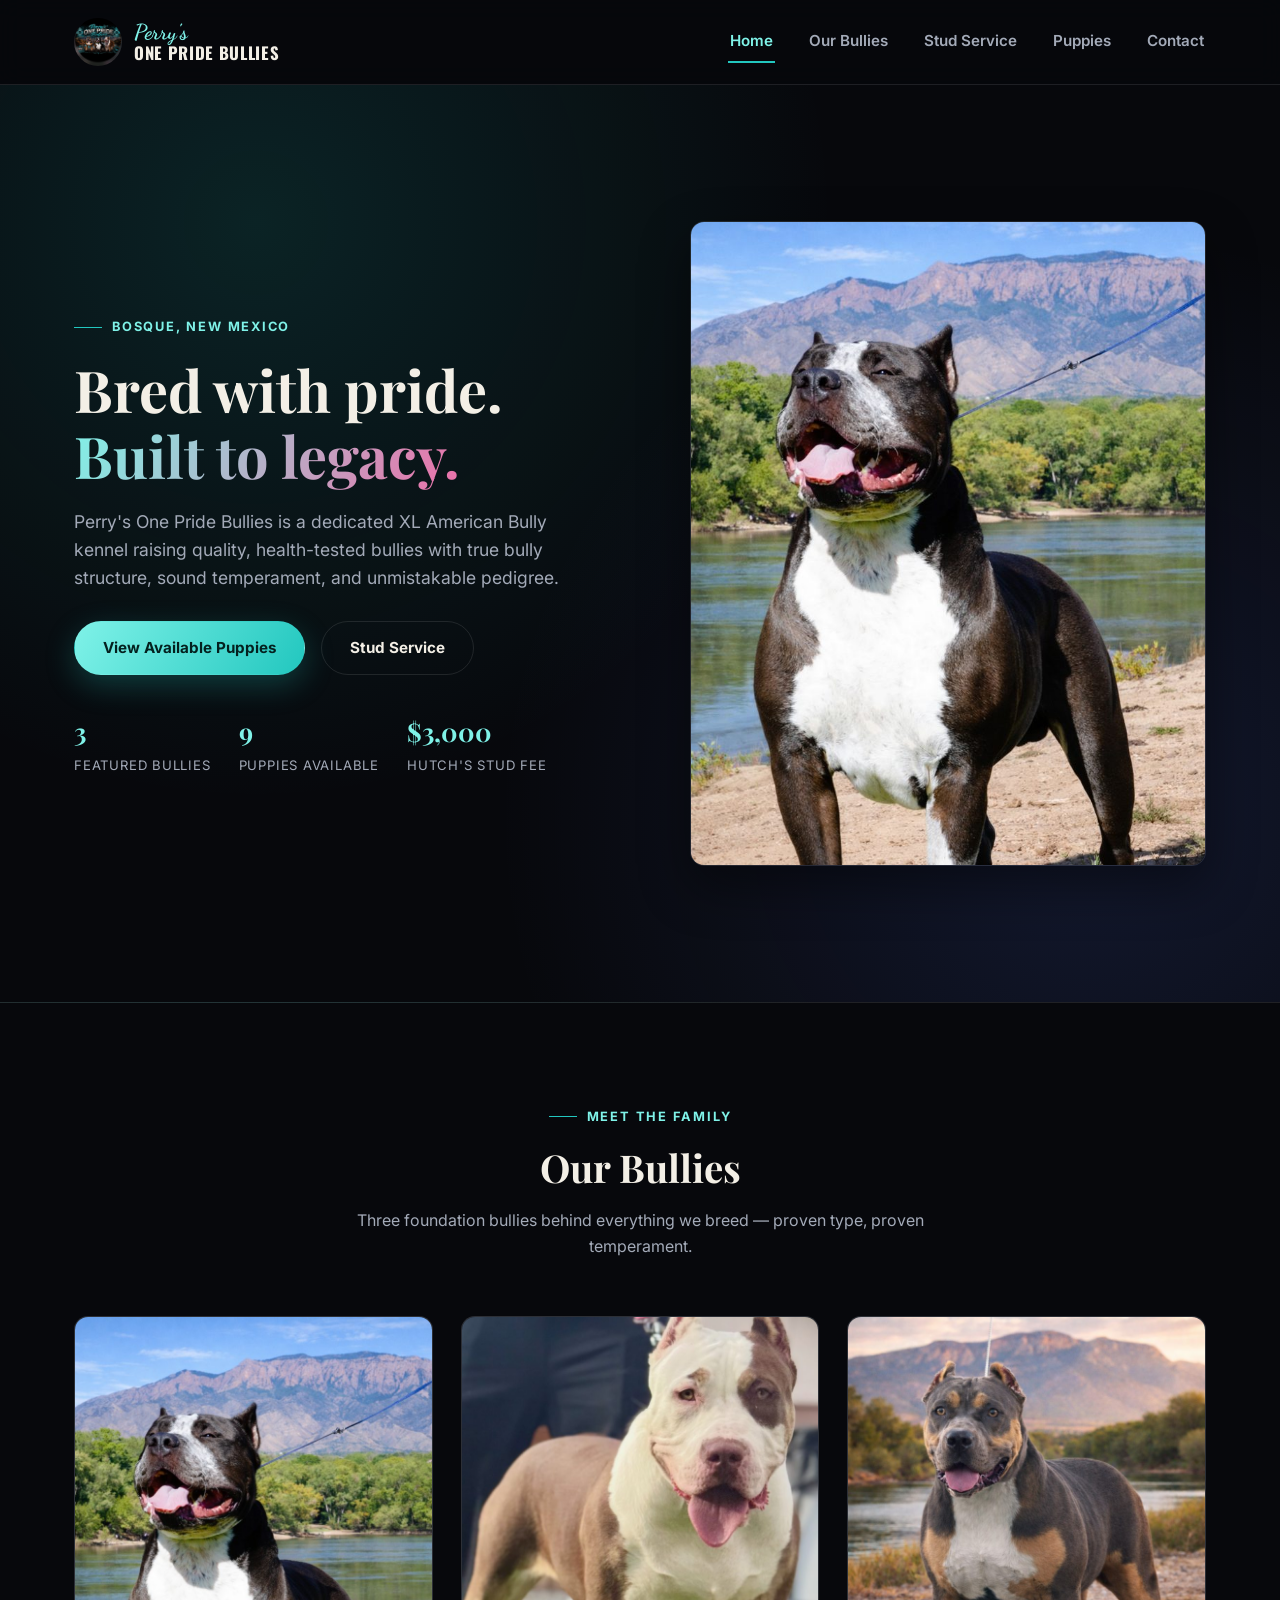
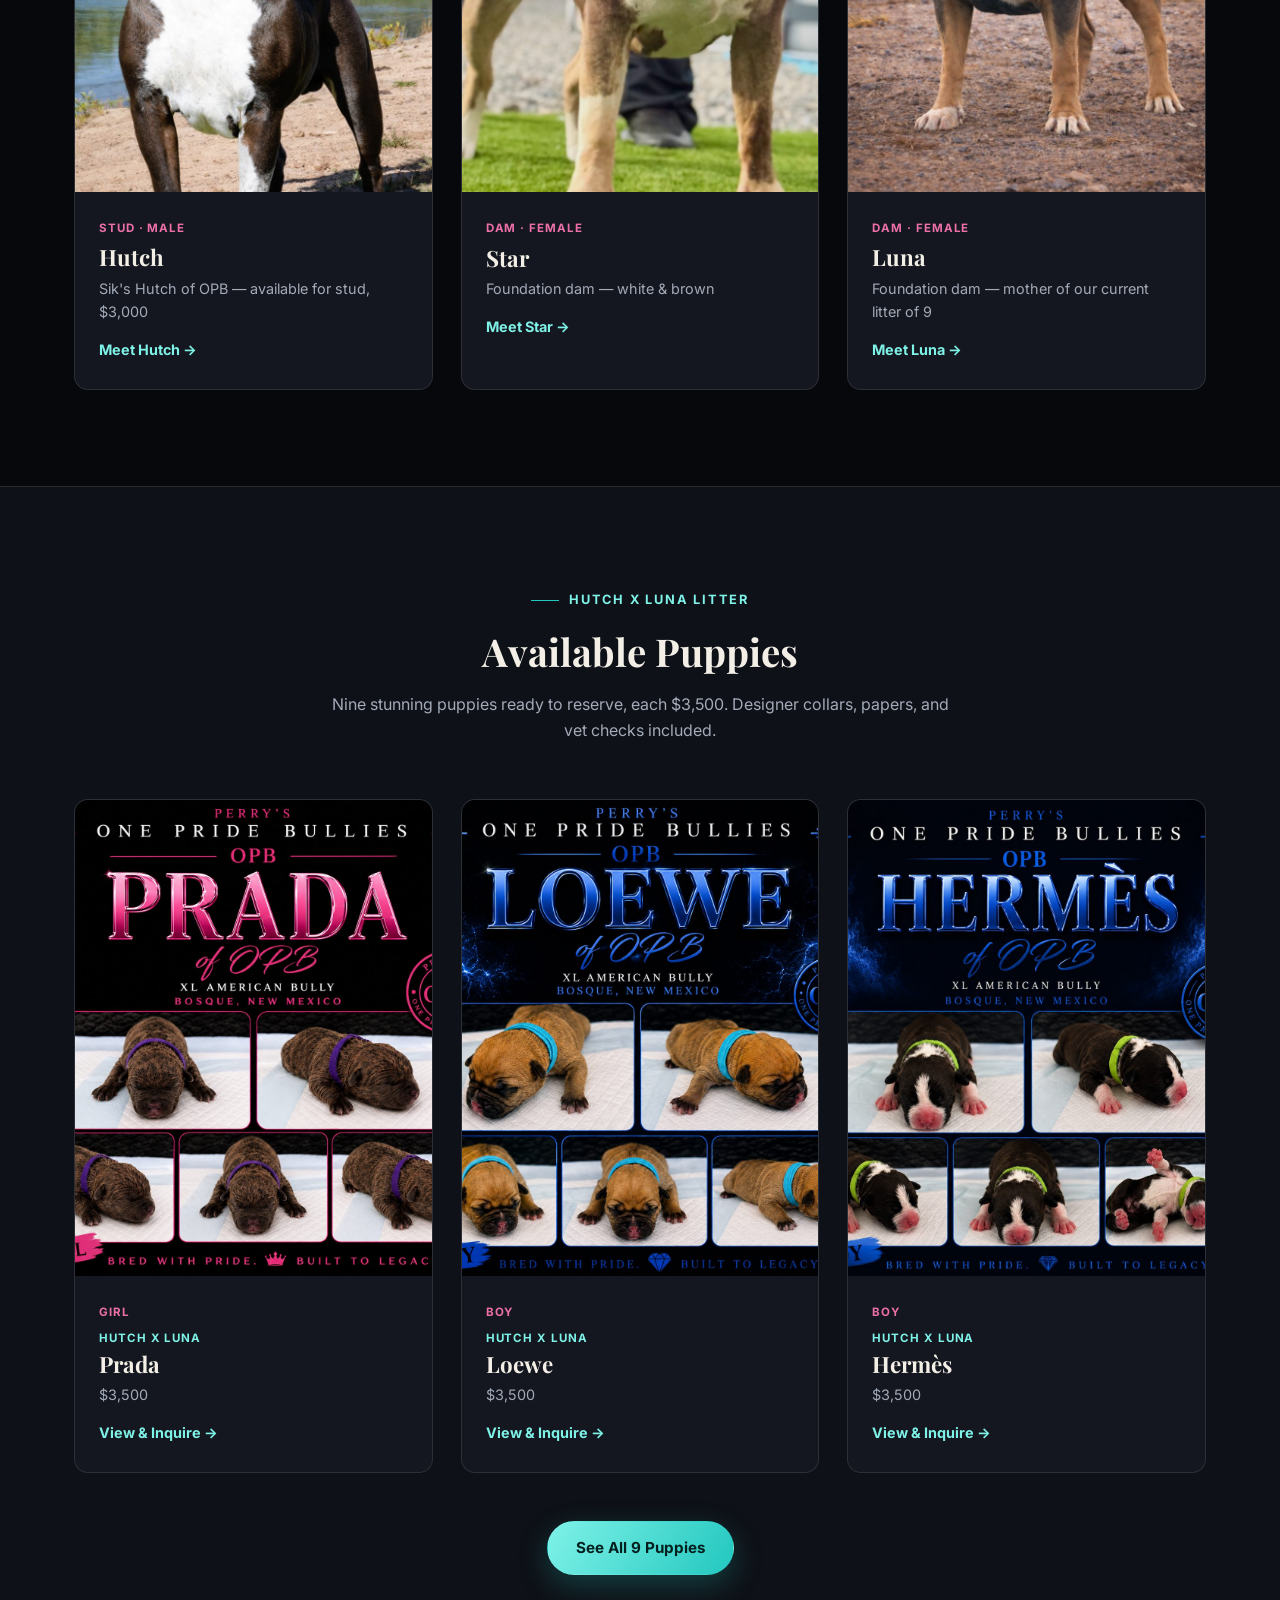
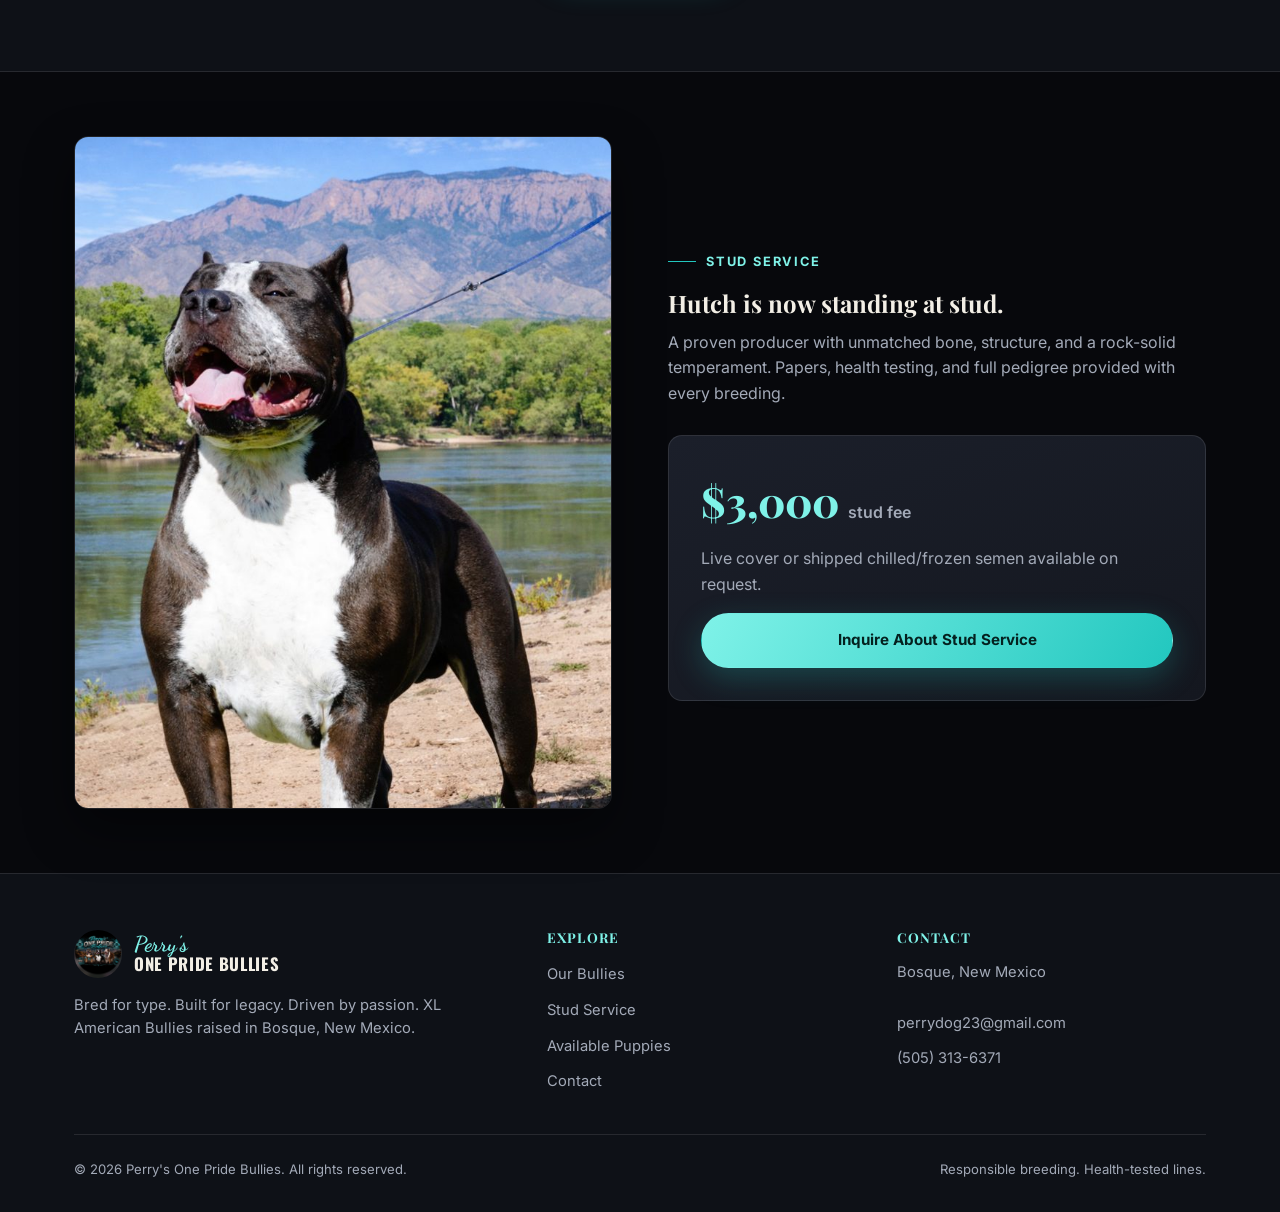
==== commit f8d08af7: "Move family tree back to Star, update Star's photo, label litter as Hutch x Luna - Star regains the " ====
--- a/index.html
+++ b/index.html
@@ -96,7 +96,7 @@
 <section class="section-alt">
   <div class="container">
     <div class="section-head">
-      <span class="eyebrow" style="justify-content:center;">Pressure x Prada Litter</span>
+      <span class="eyebrow" style="justify-content:center;">Hutch x Luna Litter</span>
       <h2>Available Puppies</h2>
       <p>Nine stunning puppies ready to reserve, each $3,500. Designer collars, papers, and vet checks included.</p>
     </div>
@@ -105,6 +105,7 @@
         <div class="media"><img src="images/puppy-prada.jpg" alt="OPB Prada, girl XL American Bully puppy"></div>
         <div class="body">
           <span class="tag">Girl</span>
+          <span class="cross-tag" style="color:var(--gold-bright);font-size:.72rem;font-weight:700;text-transform:uppercase;letter-spacing:.08em;display:block;margin-bottom:4px;">Hutch x Luna</span>
           <h3>Prada</h3>
           <p class="meta">$3,500</p>
           <a href="puppies.html#prada" class="card-link">View &amp; Inquire &rarr;</a>
@@ -114,6 +115,7 @@
         <div class="media"><img src="images/puppy-loewe.jpg" alt="OPB Loewe, boy XL American Bully puppy"></div>
         <div class="body">
           <span class="tag">Boy</span>
+          <span class="cross-tag" style="color:var(--gold-bright);font-size:.72rem;font-weight:700;text-transform:uppercase;letter-spacing:.08em;display:block;margin-bottom:4px;">Hutch x Luna</span>
           <h3>Loewe</h3>
           <p class="meta">$3,500</p>
           <a href="puppies.html#loewe" class="card-link">View &amp; Inquire &rarr;</a>
@@ -123,6 +125,7 @@
         <div class="media"><img src="images/puppy-hermes.jpg" alt="OPB Hermes, boy XL American Bully puppy"></div>
         <div class="body">
           <span class="tag">Boy</span>
+          <span class="cross-tag" style="color:var(--gold-bright);font-size:.72rem;font-weight:700;text-transform:uppercase;letter-spacing:.08em;display:block;margin-bottom:4px;">Hutch x Luna</span>
           <h3>Herm&egrave;s</h3>
           <p class="meta">$3,500</p>
           <a href="puppies.html#hermes" class="card-link">View &amp; Inquire &rarr;</a>
--- a/css/styles.css
+++ b/css/styles.css
@@ -384,6 +384,15 @@
 .puppy-card .media { aspect-ratio: 1/1; overflow: hidden; }
 .puppy-card .media img { width: 100%; height: 100%; object-fit: cover; }
 .puppy-card .body { padding: 20px 22px 24px; display: flex; flex-direction: column; flex: 1; }
+.puppy-card .cross-tag {
+  display: block;
+  font-size: 0.72rem;
+  font-weight: 700;
+  text-transform: uppercase;
+  letter-spacing: 0.08em;
+  color: var(--gold-bright);
+  margin-bottom: 6px;
+}
 .puppy-card h3 { font-size: 1.25rem; margin-bottom: 4px; }
 .puppy-card .sex-tag {
   align-self: flex-start;
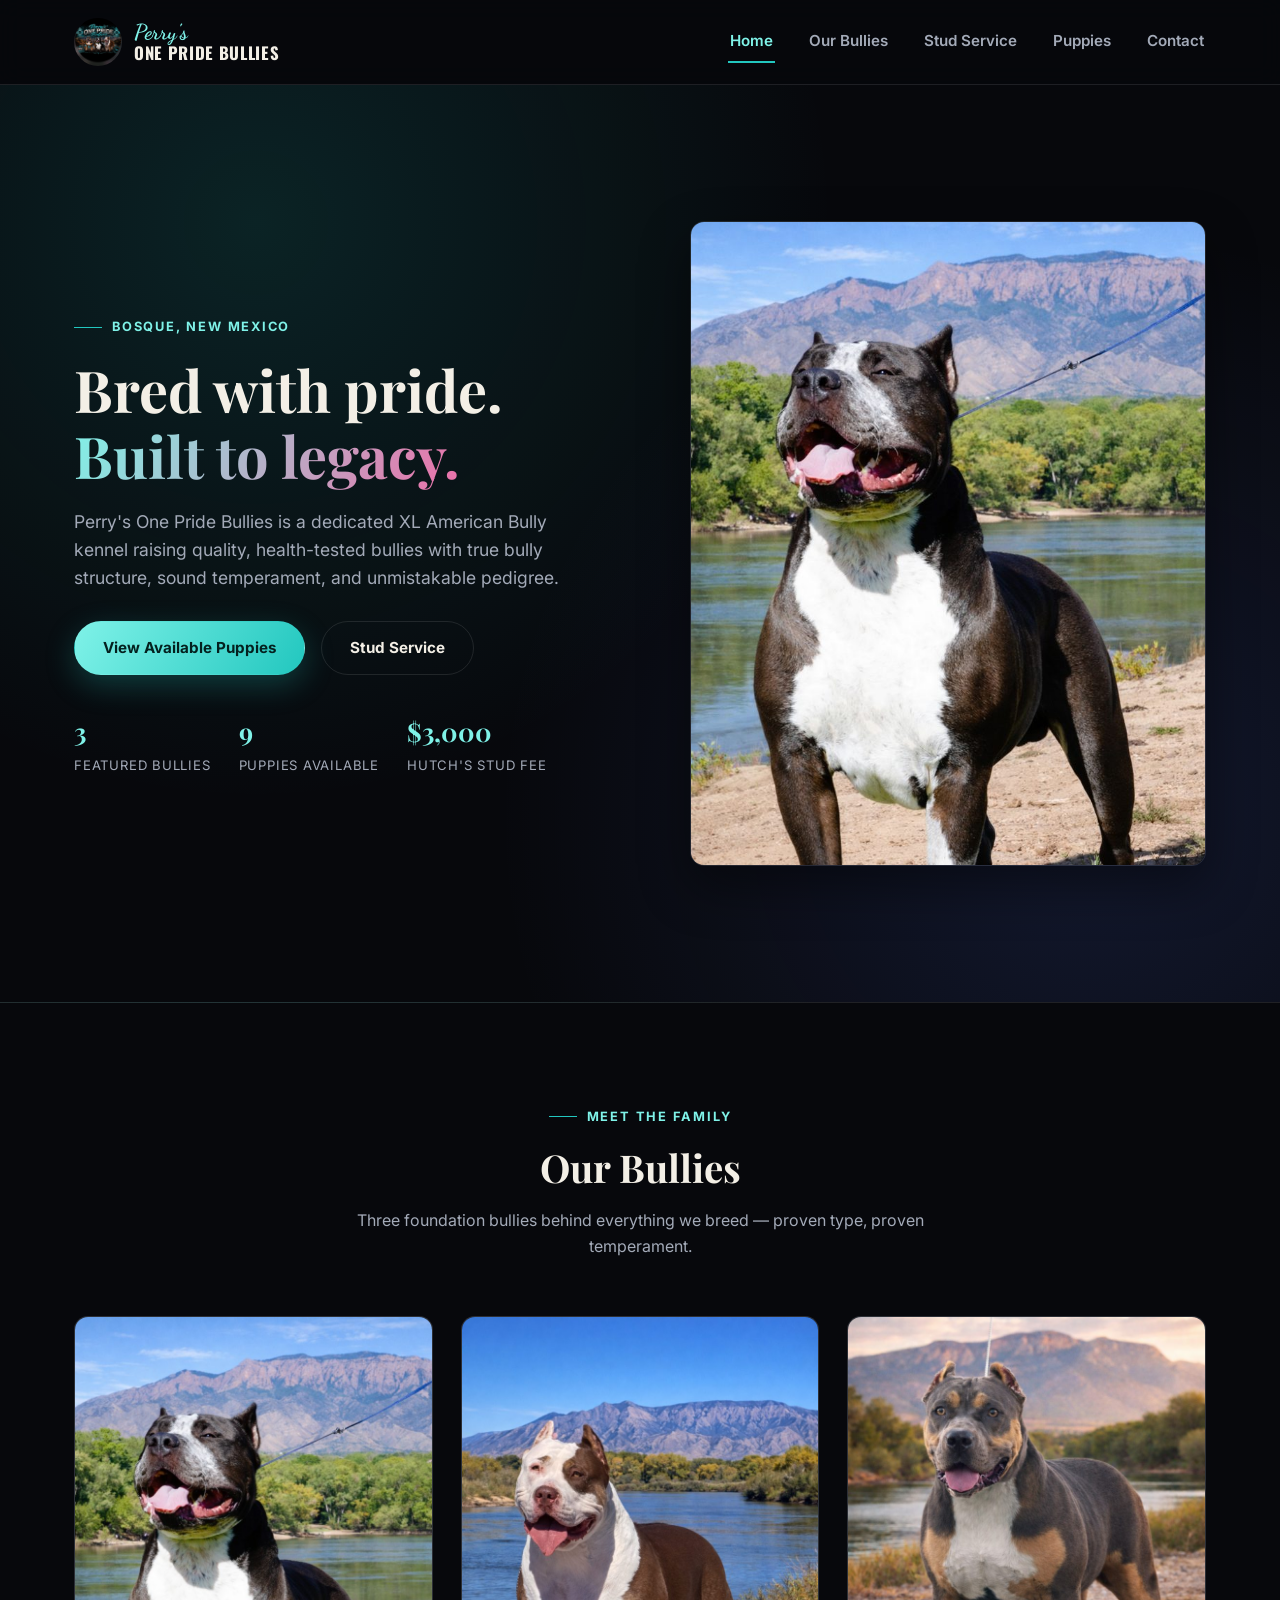
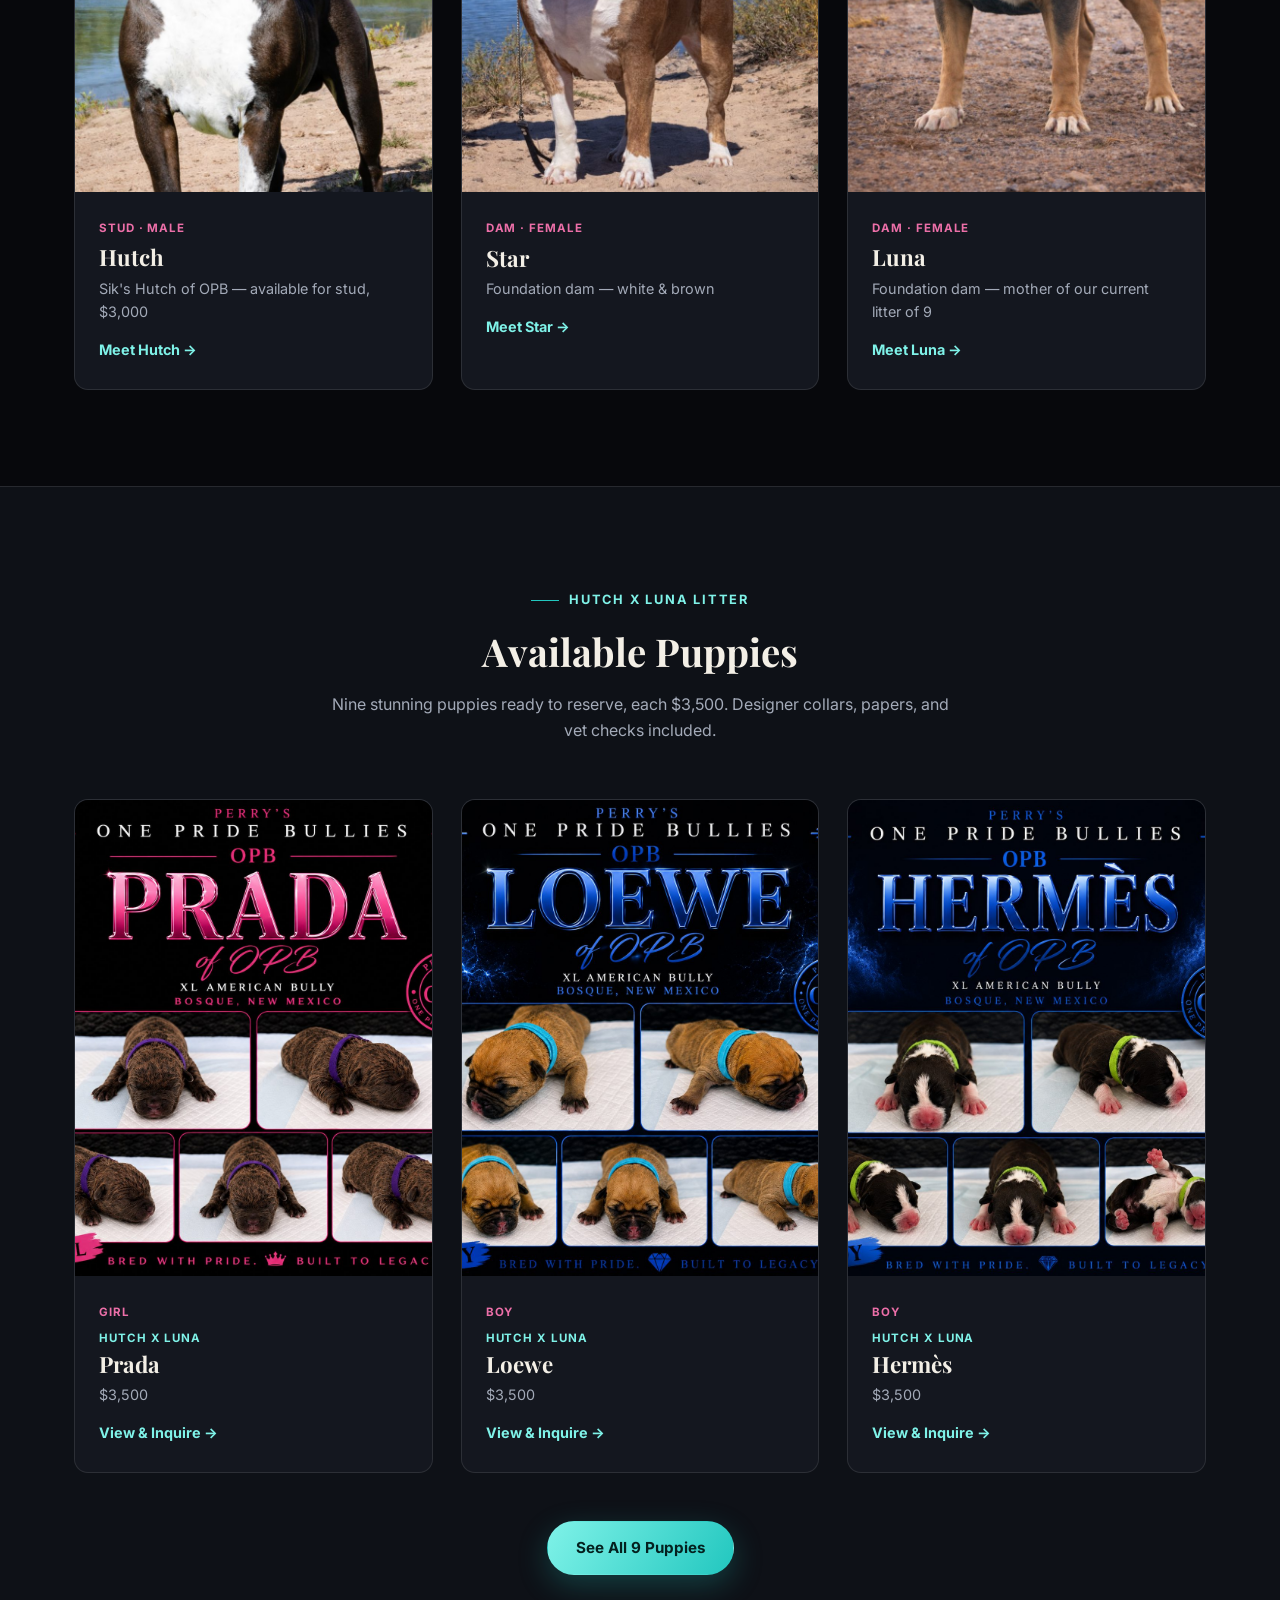
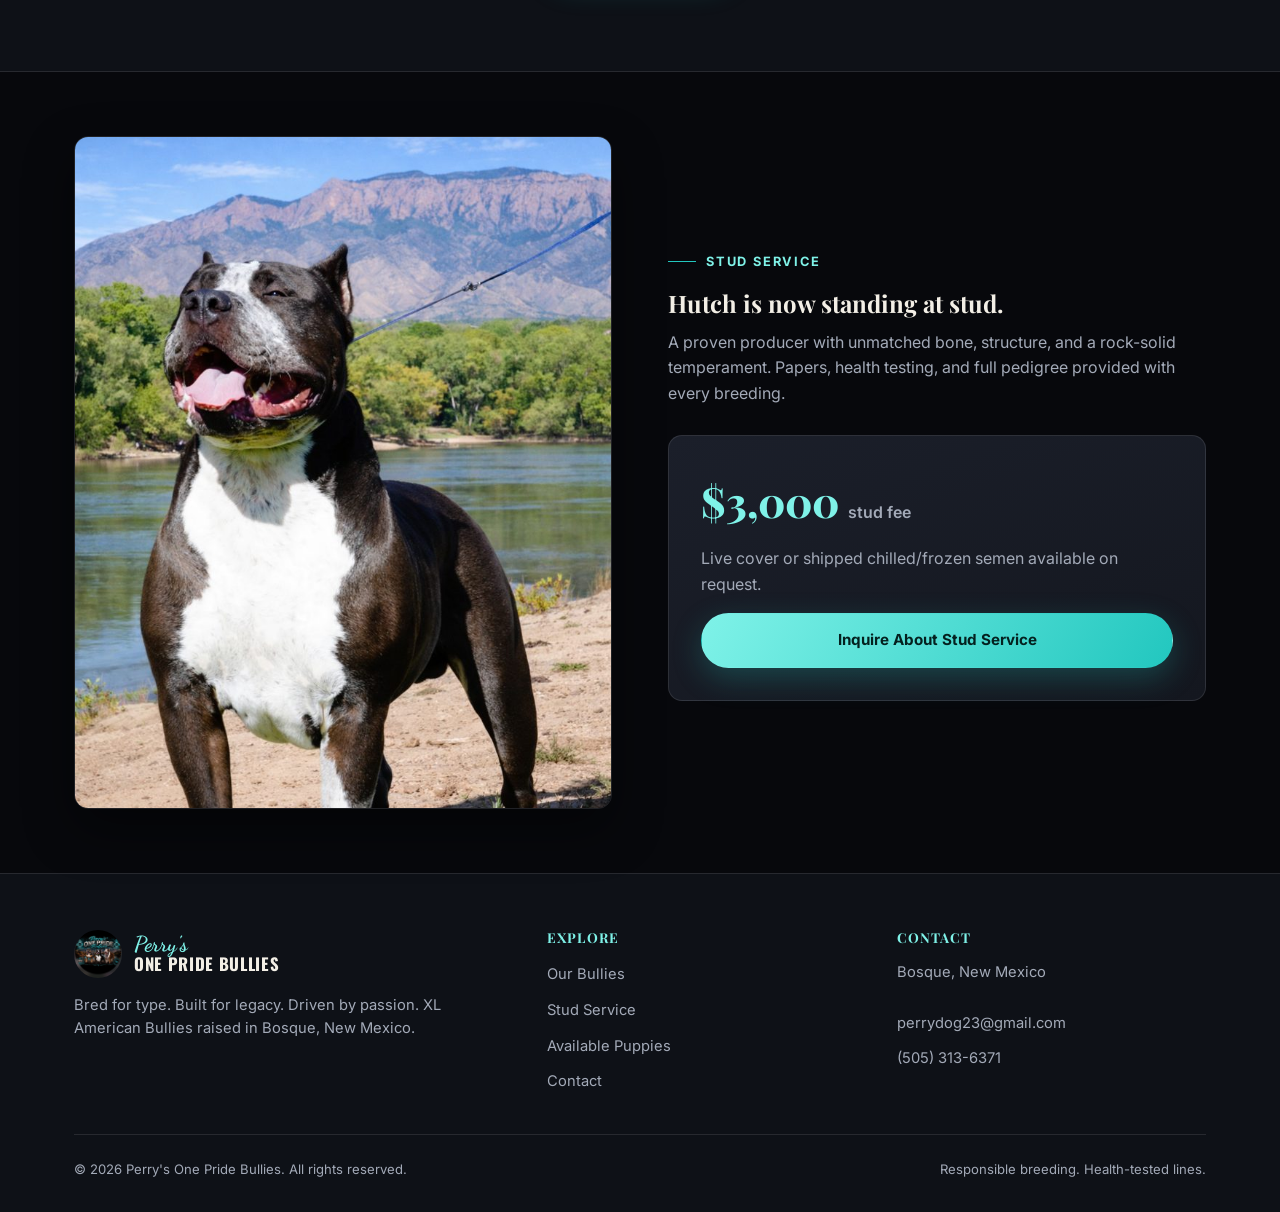
==== commit 3e7c9d74: "Update Star's home page photo to riverside shot" ====
--- a/index.html
+++ b/index.html
@@ -72,7 +72,7 @@
         </div>
       </div>
       <div class="dog-card">
-        <div class="media"><img src="images/star-1.jpg" alt="Star, white and brown XL American Bully female"></div>
+        <div class="media"><img src="images/star-2.jpg" alt="Star, white and brown XL American Bully female, standing by the Rio Grande with the Sandia Mountains behind her"></div>
         <div class="body">
           <span class="tag">Dam &middot; Female</span>
           <h3>Star</h3>
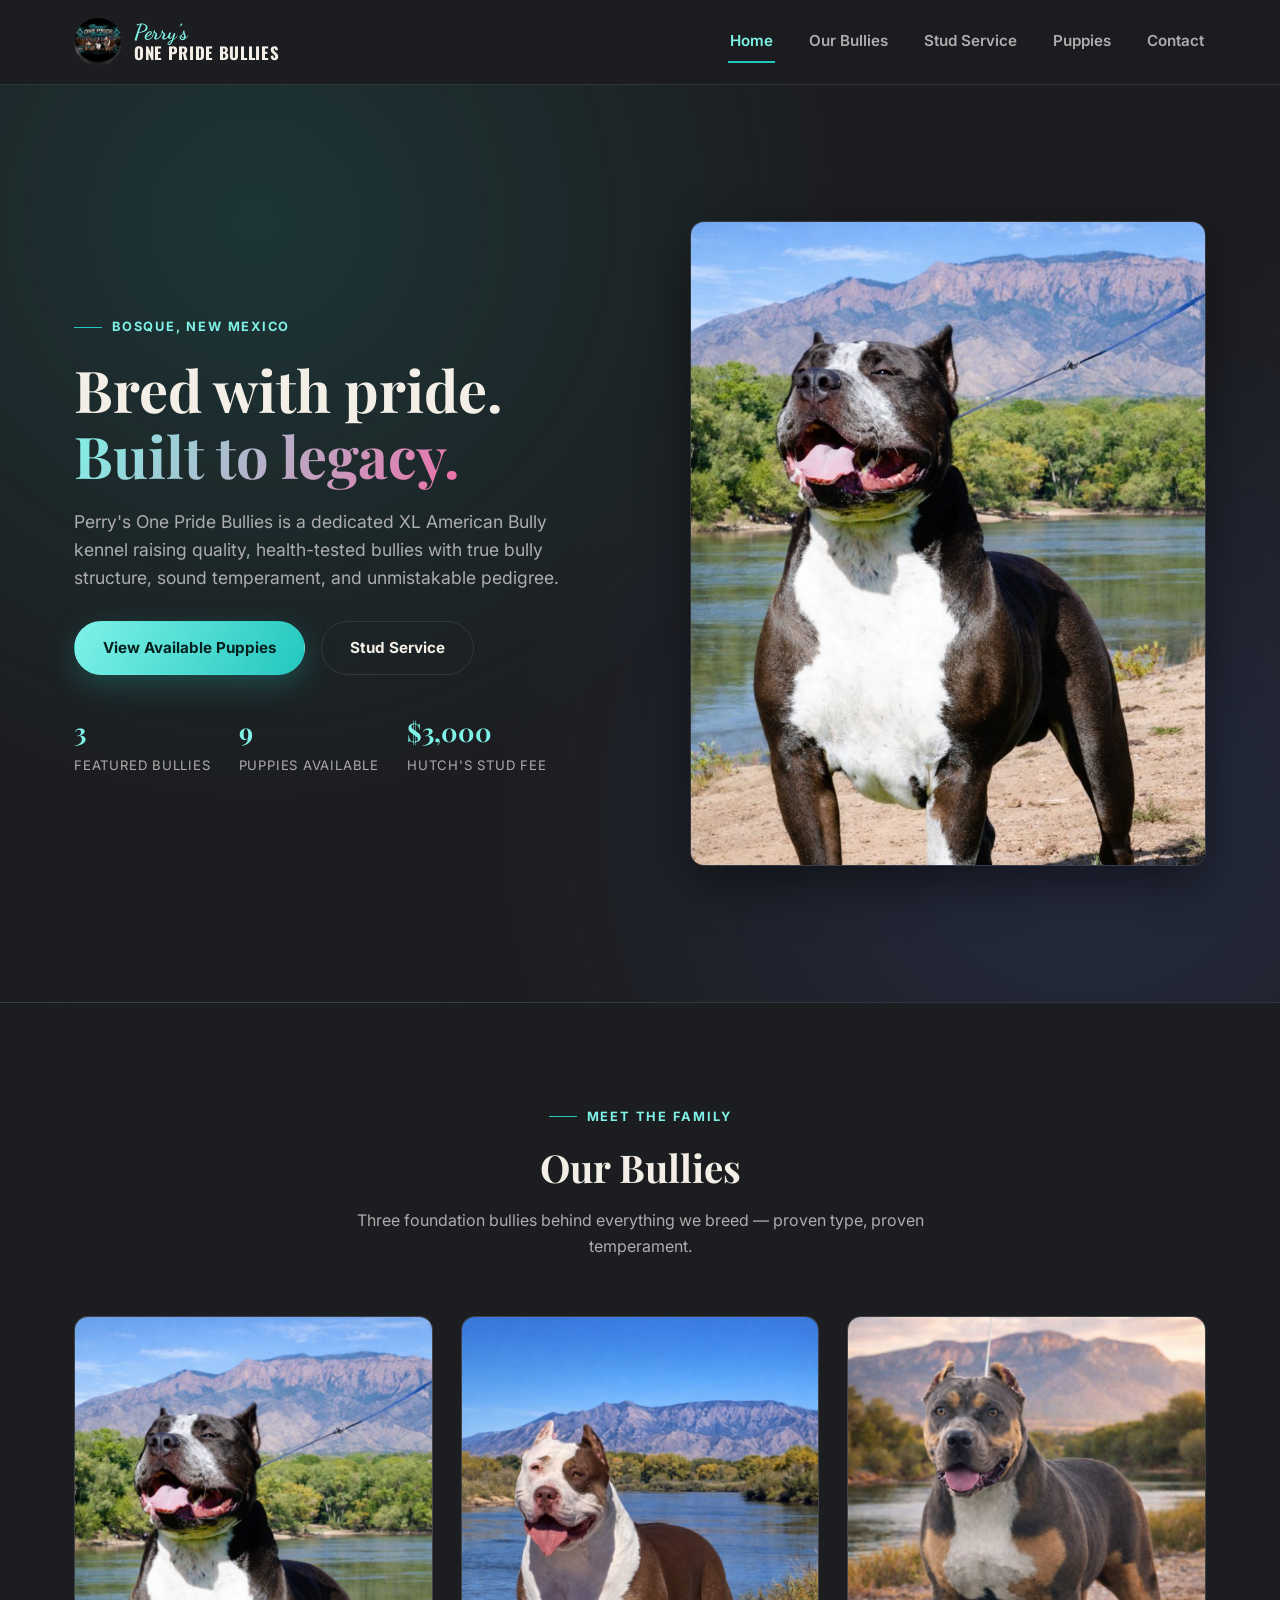
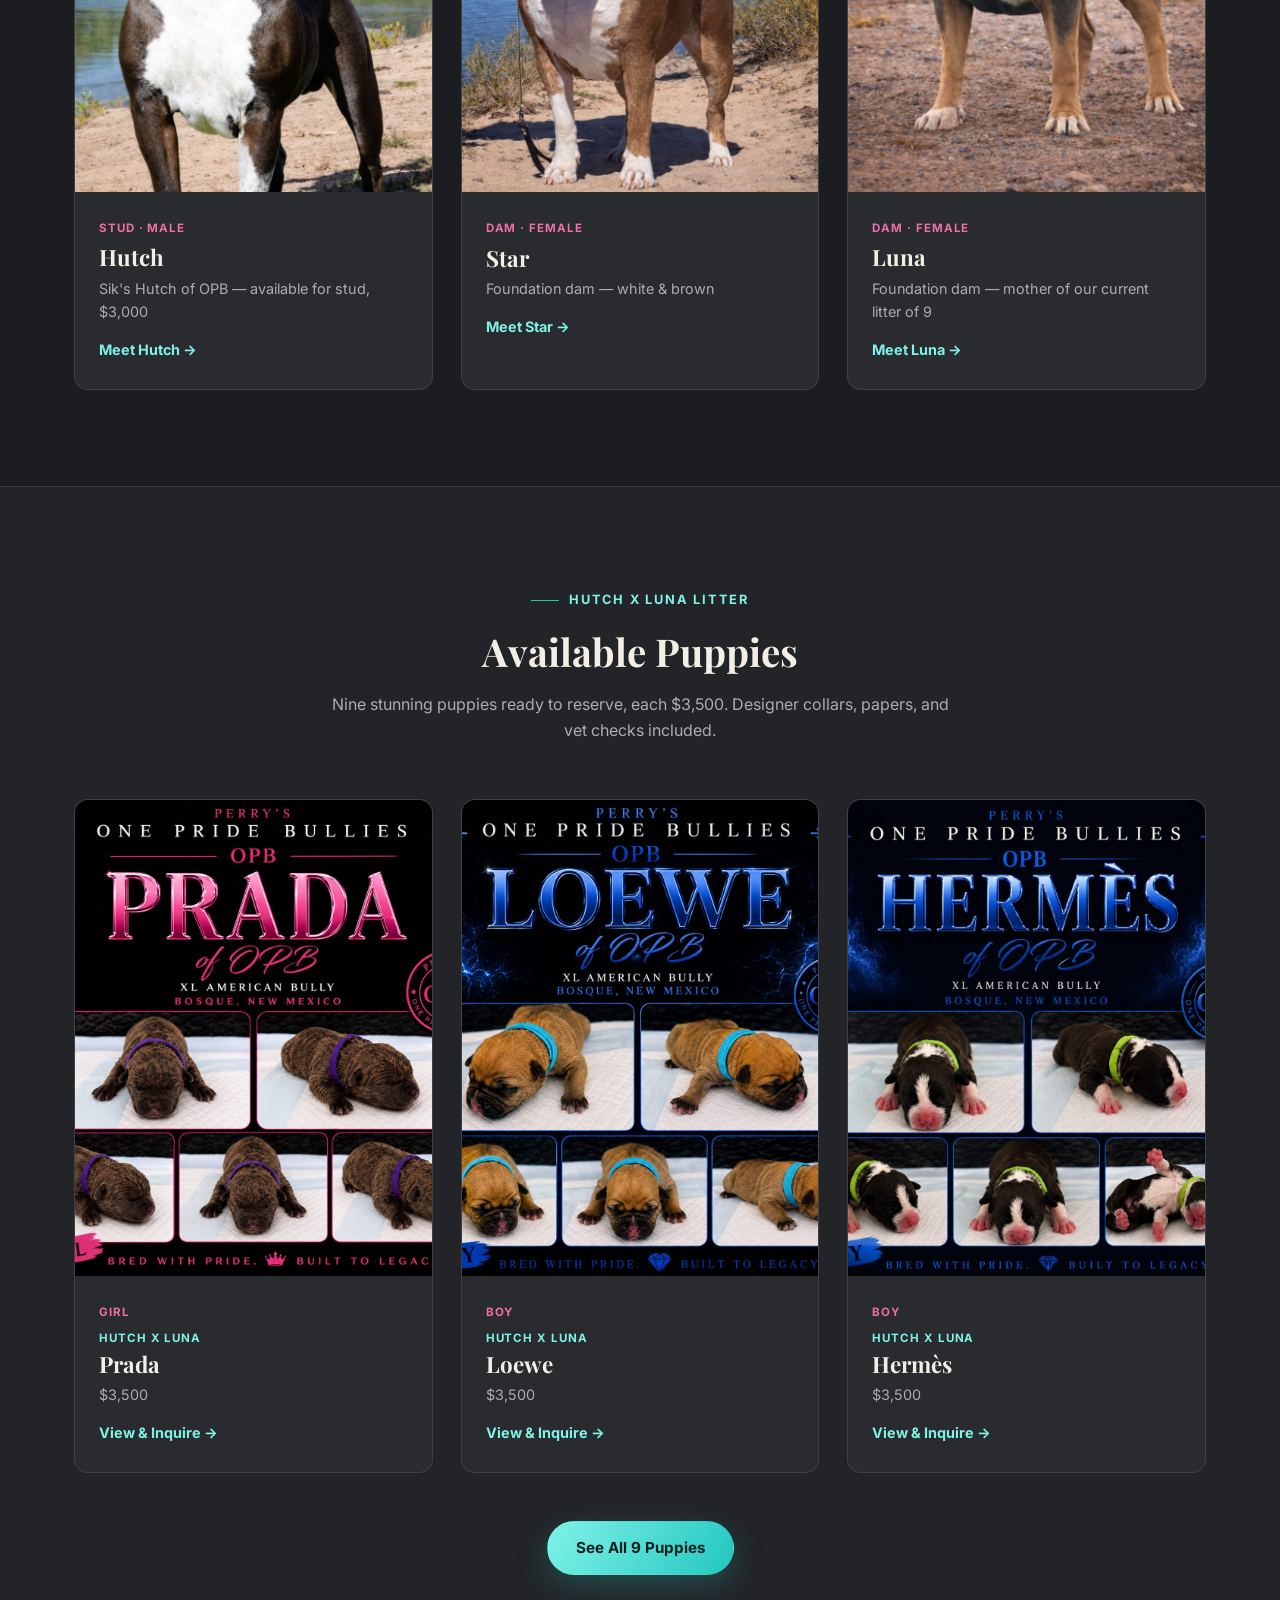
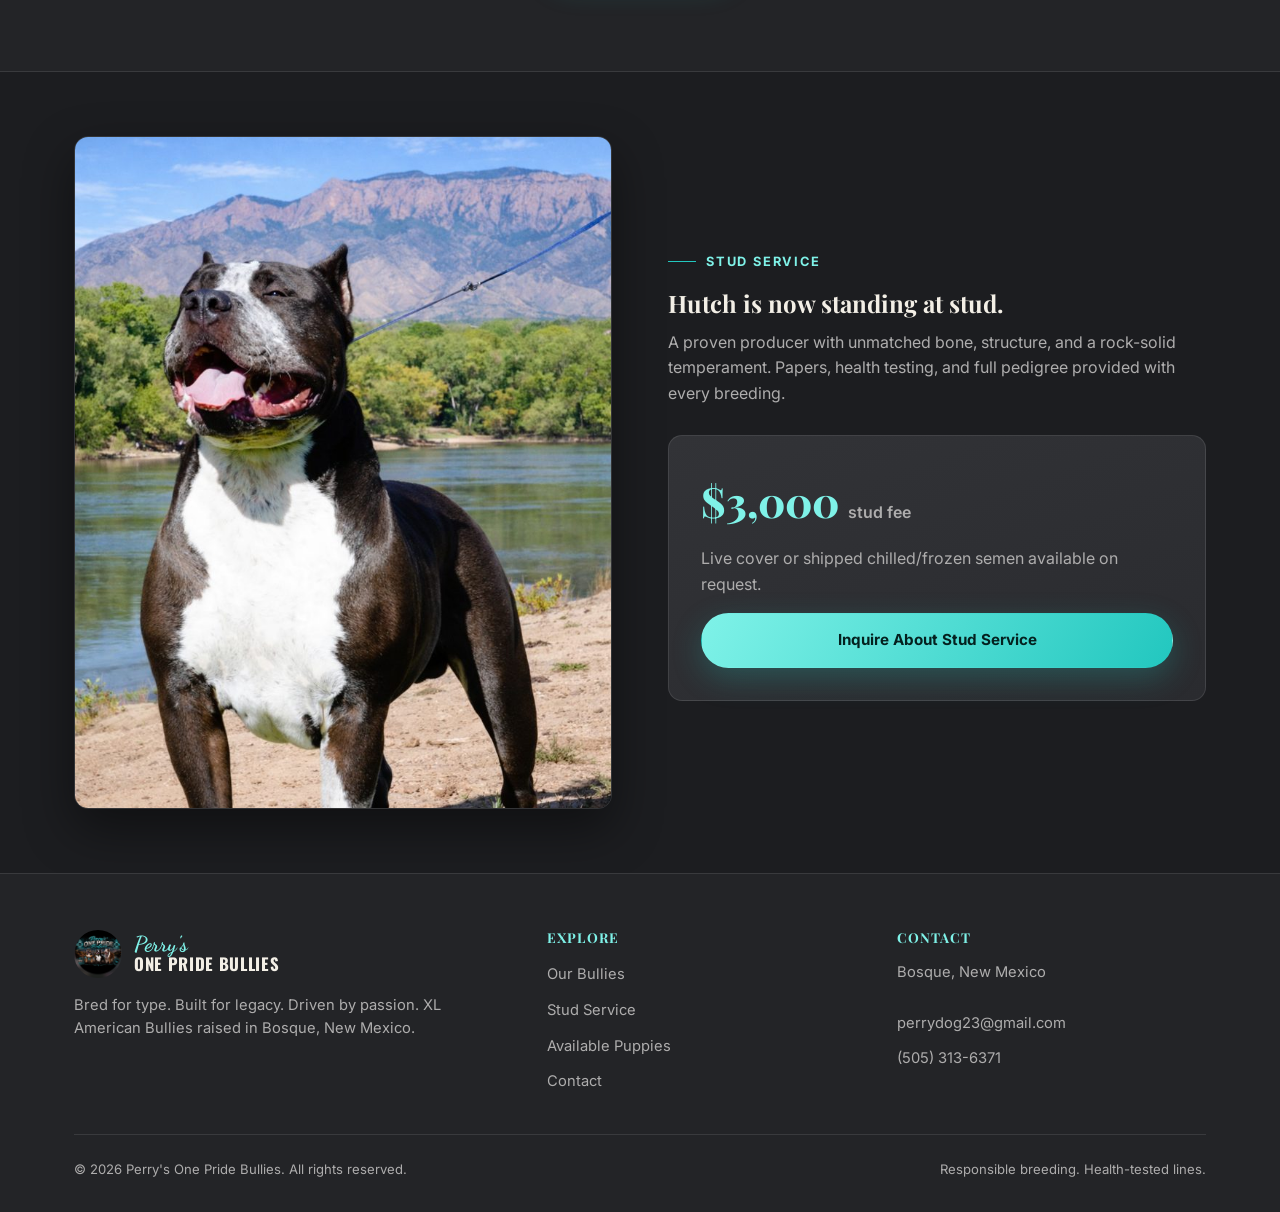
==== commit 48e4b452: "Switch forms to FormSubmit, retheme to dark grey with smoke background - Replace mailto: forms (cont" ====
--- a/index.html
+++ b/index.html
@@ -9,6 +9,7 @@
 <link rel="stylesheet" href="css/styles.css">
 </head>
 <body>
+<div class="smoke-bg" aria-hidden="true"><span></span><span></span><span></span></div>
 
 <header class="site-header">
   <div class="container">
--- a/css/styles.css
+++ b/css/styles.css
@@ -1,12 +1,12 @@
 @import url('https://fonts.googleapis.com/css2?family=Playfair+Display:ital,wght@0,500;0,600;0,700;0,800;1,600&family=Dancing+Script:wght@600;700&family=Oswald:wght@500;600;700&family=Inter:wght@400;500;600;700&display=swap');
 
 :root {
-  --bg: #07080c;
-  --bg-alt: #0e1117;
-  --surface: #14171f;
-  --surface-2: #1b1f2a;
+  --bg: #1c1d20;
+  --bg-alt: #232427;
+  --surface: #2a2b2f;
+  --surface-2: #323337;
   --text: #f3efe6;
-  --muted: #a3aab8;
+  --muted: #aeadad;
   --gold: #22c7bf;
   --gold-bright: #7ff2e8;
   --teal: #22c7bf;
@@ -18,6 +18,62 @@
   --shadow: 0 20px 50px rgba(0, 0, 0, 0.45);
 }
 
+/* ---------- Smoke background ---------- */
+.smoke-bg {
+  position: fixed;
+  inset: 0;
+  z-index: 0;
+  overflow: hidden;
+  pointer-events: none;
+}
+.smoke-bg span {
+  position: absolute;
+  border-radius: 50%;
+  filter: blur(70px);
+  opacity: 0.5;
+  background: radial-gradient(circle, rgba(210, 210, 215, 0.16), rgba(210, 210, 215, 0) 70%);
+}
+.smoke-bg span:nth-child(1) {
+  width: 60vw;
+  height: 60vw;
+  top: -15vw;
+  left: -10vw;
+  animation: smoke-drift-1 38s ease-in-out infinite alternate;
+}
+.smoke-bg span:nth-child(2) {
+  width: 50vw;
+  height: 50vw;
+  bottom: -20vw;
+  right: -15vw;
+  background: radial-gradient(circle, rgba(34, 199, 191, 0.10), rgba(34, 199, 191, 0) 70%);
+  animation: smoke-drift-2 44s ease-in-out infinite alternate;
+}
+.smoke-bg span:nth-child(3) {
+  width: 40vw;
+  height: 40vw;
+  top: 30vh;
+  left: 40vw;
+  background: radial-gradient(circle, rgba(236, 111, 168, 0.08), rgba(236, 111, 168, 0) 70%);
+  animation: smoke-drift-3 50s ease-in-out infinite alternate;
+}
+@keyframes smoke-drift-1 {
+  from { transform: translate(0, 0) scale(1); }
+  to { transform: translate(6vw, 8vh) scale(1.15); }
+}
+@keyframes smoke-drift-2 {
+  from { transform: translate(0, 0) scale(1); }
+  to { transform: translate(-8vw, -6vh) scale(1.1); }
+}
+@keyframes smoke-drift-3 {
+  from { transform: translate(0, 0) scale(1); }
+  to { transform: translate(-5vw, 6vh) scale(1.2); }
+}
+@media (prefers-reduced-motion: reduce) {
+  .smoke-bg span { animation: none; }
+}
+
+.site-header, section, footer.site-footer { position: relative; z-index: 1; }
+
 * { box-sizing: border-box; }
 
 html { scroll-behavior: smooth; }
@@ -68,7 +124,7 @@
   position: sticky;
   top: 0;
   z-index: 100;
-  background: rgba(7, 8, 12, 0.85);
+  background: rgba(28, 29, 32, 0.85);
   backdrop-filter: blur(12px);
   border-bottom: 1px solid var(--border);
 }
